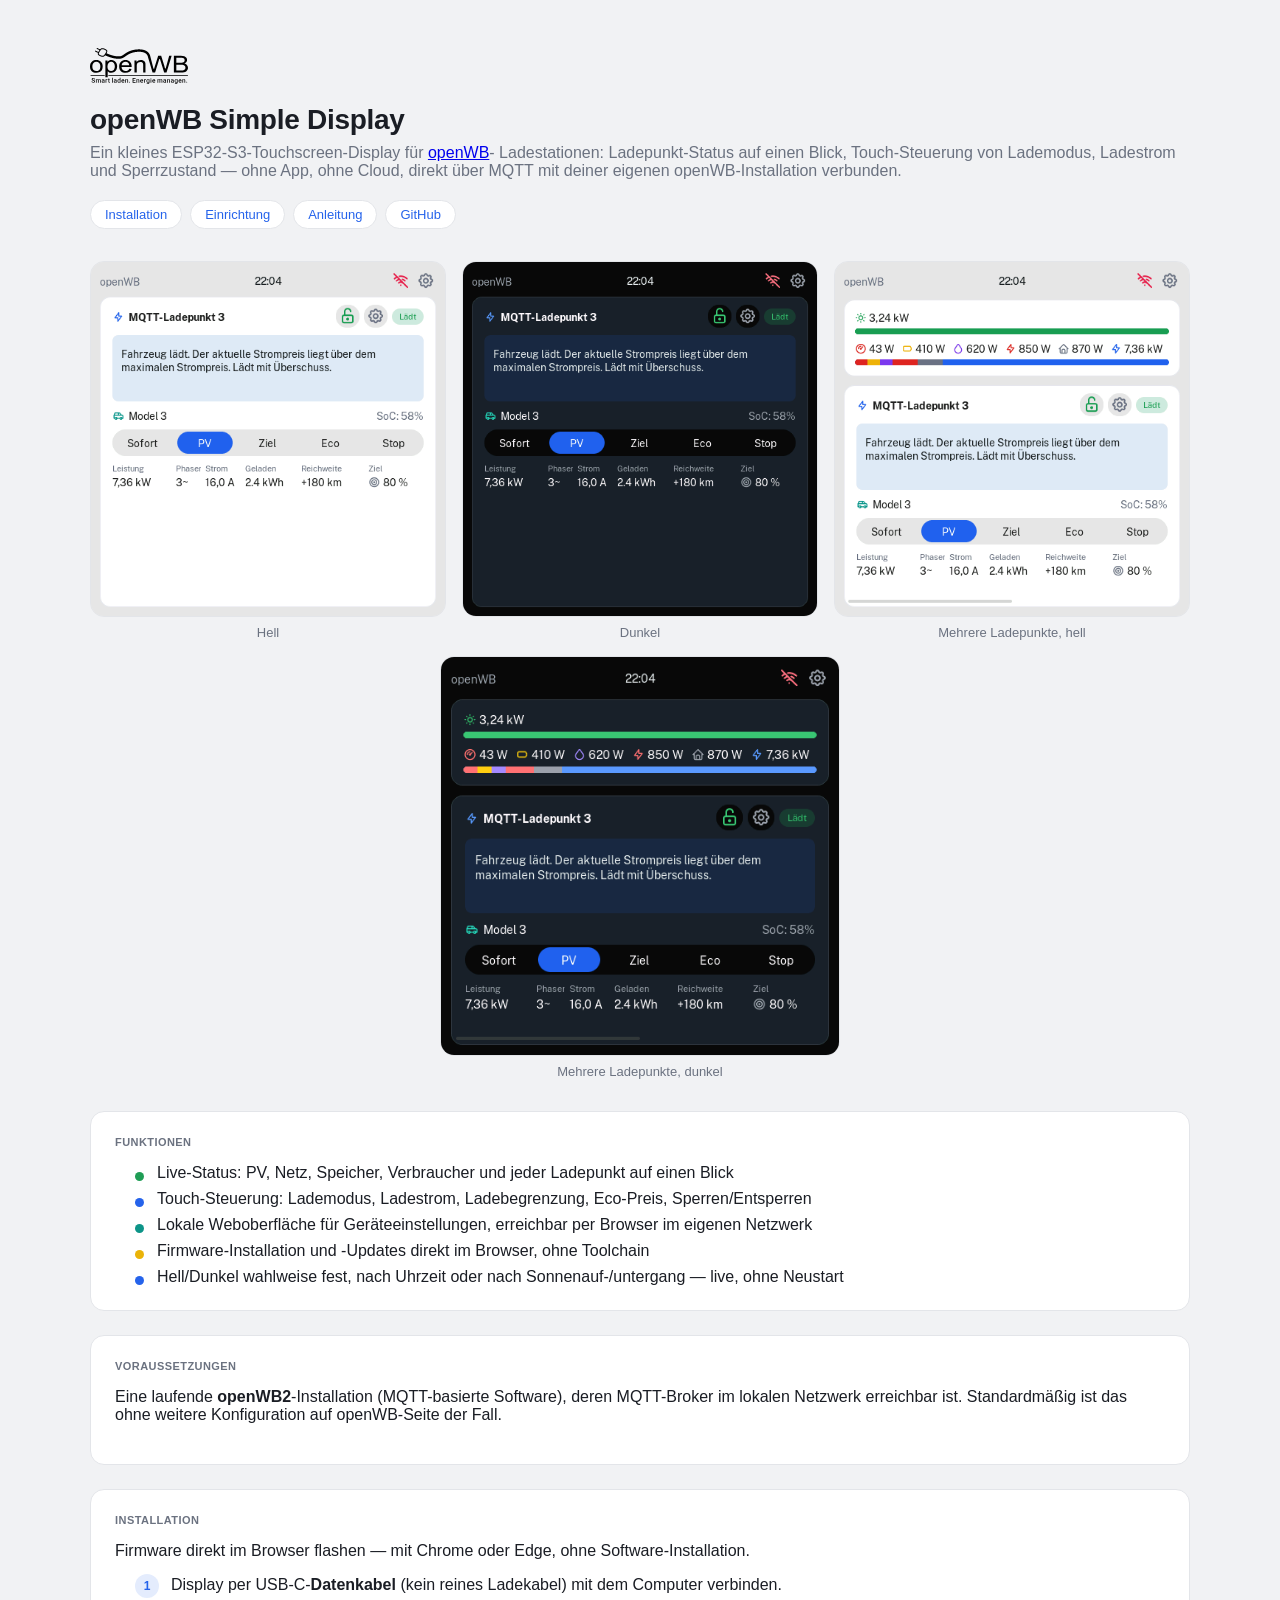
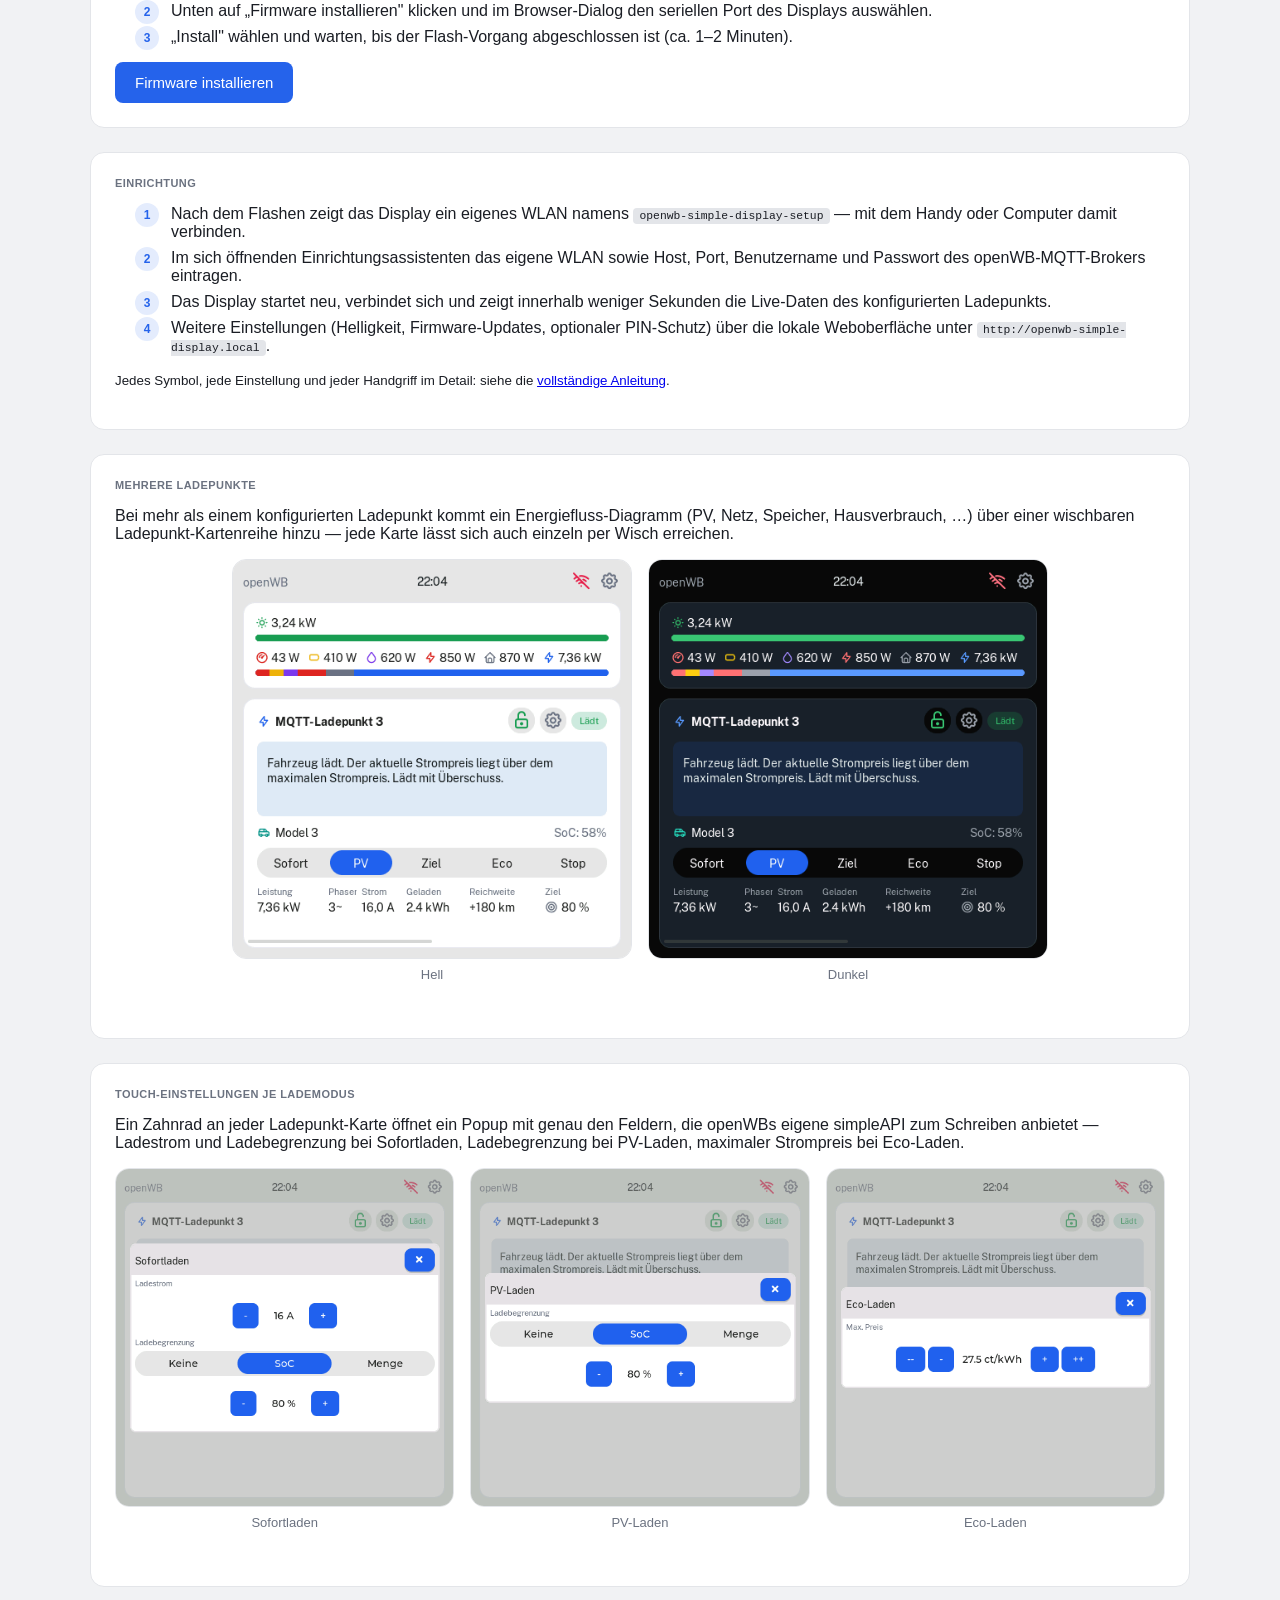
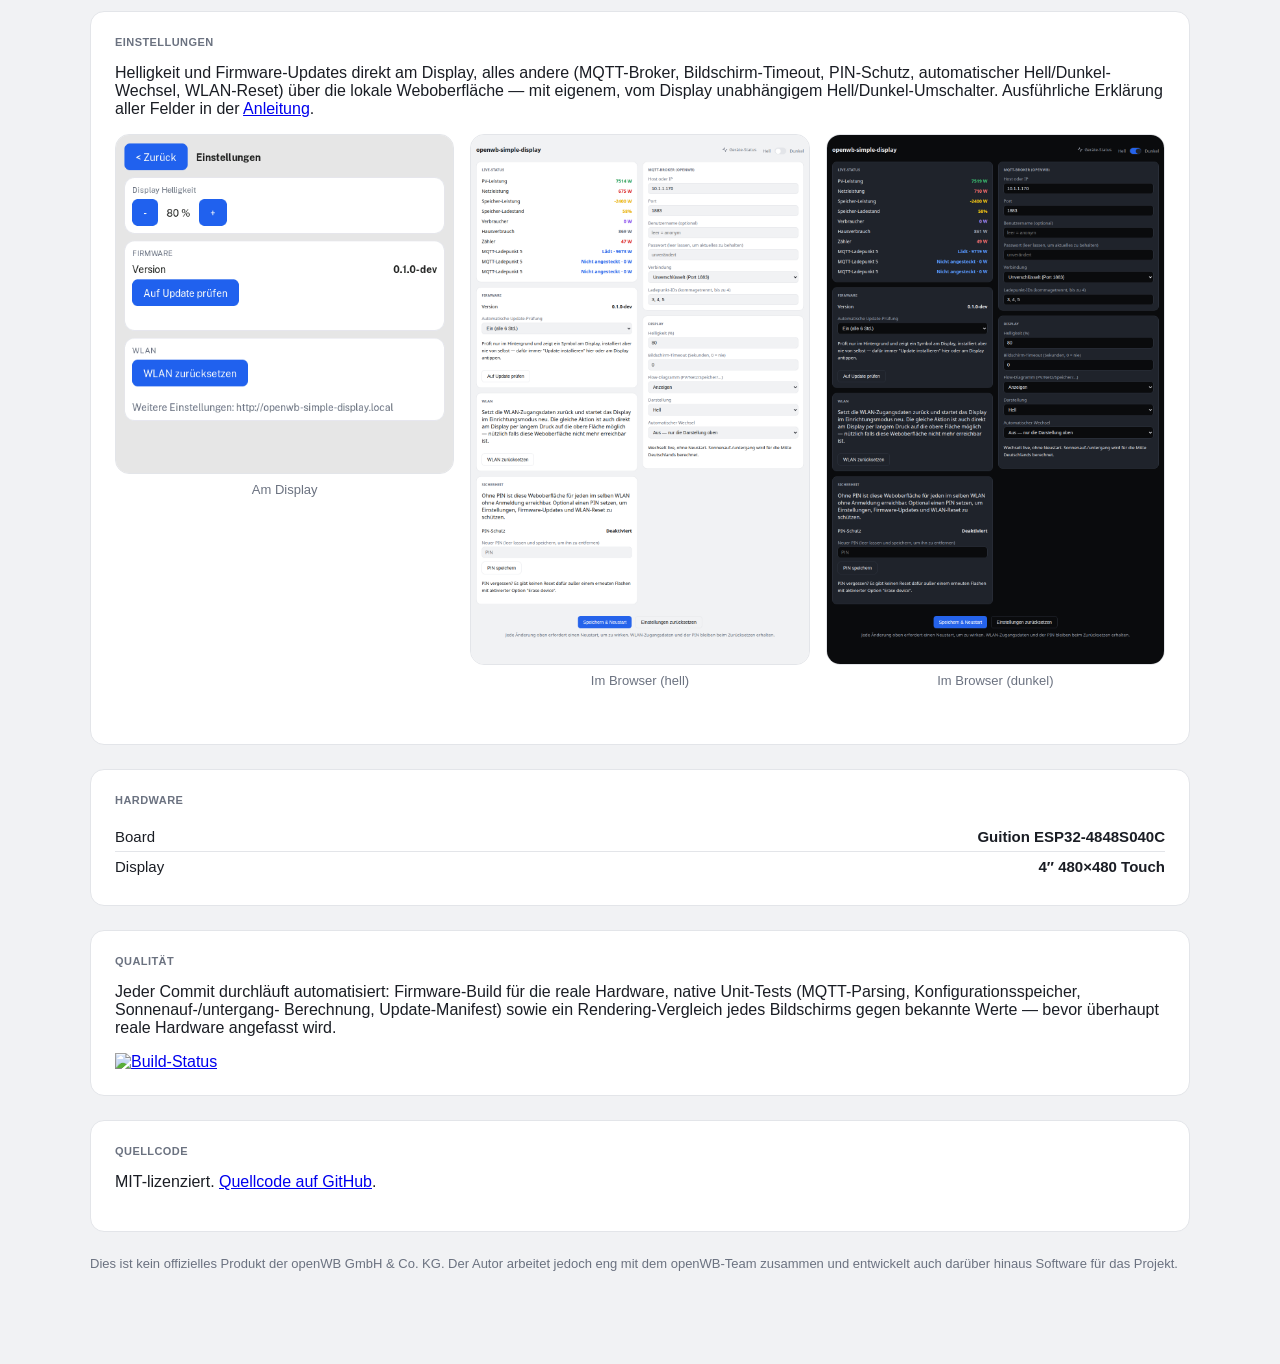
==== docs/index.html @ c04a9dc8 "Show the flow-diagram screenshots in the main hero gallery too" ====
<!doctype html>
<html lang="de">
<head>
<meta charset="utf-8" />
<meta name="viewport" content="width=device-width, initial-scale=1" />
<title>openWB Simple Display</title>
<meta name="description" content="Ein kleines ESP32-Touchscreen-Display für openWB-Ladestationen." />
<link rel="stylesheet" href="assets/style.css" />
</head>
<body>
<main>
  <picture>
    <source srcset="assets/openwb-logo-dark.svg" media="(prefers-color-scheme: dark)" />
    <img class="brand-logo" src="assets/openwb-logo-light.svg" alt="openWB" width="160" height="59" />
  </picture>
  <h1>openWB Simple Display</h1>
  <p class="subtitle">
    Ein kleines ESP32-S3-Touchscreen-Display für <a href="https://openwb.de/">openWB</a>-
    Ladestationen: Ladepunkt-Status auf einen Blick, Touch-Steuerung von Lademodus,
    Ladestrom und Sperrzustand — ohne App, ohne Cloud, direkt über MQTT mit deiner
    eigenen openWB-Installation verbunden.
  </p>

  <nav class="quicklinks">
    <a href="#installation">Installation</a>
    <a href="#einrichtung">Einrichtung</a>
    <a href="anleitung/">Anleitung</a>
    <a href="https://github.com/seaspotter/openwb-display" target="_blank" rel="noopener">GitHub</a>
  </nav>

  <div class="screenshots">
    <figure>
      <img src="assets/screenshot-light.png" alt="Display im hellen Design" width="480" height="480" />
      <figcaption>Hell</figcaption>
    </figure>
    <figure>
      <img src="assets/screenshot-dark.png" alt="Display im dunklen Design" width="480" height="480" />
      <figcaption>Dunkel</figcaption>
    </figure>
    <figure>
      <img src="assets/screenshot-multi-light.png" alt="Energiefluss-Diagramm über mehreren Ladepunkten, hell" width="480" height="480" />
      <figcaption>Mehrere Ladepunkte, hell</figcaption>
    </figure>
    <figure>
      <img src="assets/screenshot-multi-dark.png" alt="Energiefluss-Diagramm über mehreren Ladepunkten, dunkel" width="480" height="480" />
      <figcaption>Mehrere Ladepunkte, dunkel</figcaption>
    </figure>
  </div>

  <section class="panel">
    <h2>Funktionen</h2>
    <ul class="feature-list">
      <li>Live-Status: PV, Netz, Speicher, Verbraucher und jeder Ladepunkt auf einen Blick</li>
      <li>Touch-Steuerung: Lademodus, Ladestrom, Ladebegrenzung, Eco-Preis, Sperren/Entsperren</li>
      <li>Lokale Weboberfläche für Geräteeinstellungen, erreichbar per Browser im eigenen Netzwerk</li>
      <li>Firmware-Installation und -Updates direkt im Browser, ohne Toolchain</li>
      <li>Hell/Dunkel wahlweise fest, nach Uhrzeit oder nach Sonnenauf-/untergang — live, ohne Neustart</li>
    </ul>
  </section>

  <section class="panel">
    <h2>Voraussetzungen</h2>
    <p>Eine laufende <strong>openWB2</strong>-Installation (MQTT-basierte Software), deren
      MQTT-Broker im lokalen Netzwerk erreichbar ist. Standardmäßig ist das ohne weitere
      Konfiguration auf openWB-Seite der Fall.</p>
  </section>

  <section class="panel" id="installation">
    <h2>Installation</h2>
    <p>Firmware direkt im Browser flashen — mit Chrome oder Edge, ohne Software-Installation.</p>
    <ol class="steps">
      <li>Display per USB-C-<strong>Datenkabel</strong> (kein reines Ladekabel) mit dem
        Computer verbinden.</li>
      <li>Unten auf „Firmware installieren" klicken und im Browser-Dialog den seriellen
        Port des Displays auswählen.</li>
      <li>„Install" wählen und warten, bis der Flash-Vorgang abgeschlossen ist
        (ca. 1–2 Minuten).</li>
    </ol>
    <a class="button" href="install/">Firmware installieren</a>
  </section>

  <section class="panel" id="einrichtung">
    <h2>Einrichtung</h2>
    <ol class="steps">
      <li>Nach dem Flashen zeigt das Display ein eigenes WLAN namens
        <code>openwb-simple-display-setup</code> — mit dem Handy oder Computer damit
        verbinden.</li>
      <li>Im sich öffnenden Einrichtungsassistenten das eigene WLAN sowie Host, Port,
        Benutzername und Passwort des openWB-MQTT-Brokers eintragen.</li>
      <li>Das Display startet neu, verbindet sich und zeigt innerhalb weniger Sekunden
        die Live-Daten des konfigurierten Ladepunkts.</li>
      <li>Weitere Einstellungen (Helligkeit, Firmware-Updates, optionaler PIN-Schutz)
        über die lokale Weboberfläche unter <code>http://openwb-simple-display.local</code>.</li>
    </ol>
    <p><small>Jedes Symbol, jede Einstellung und jeder Handgriff im Detail: siehe die
      <a href="anleitung/">vollständige Anleitung</a>.</small></p>
  </section>

  <section class="panel">
    <h2>Mehrere Ladepunkte</h2>
    <p>Bei mehr als einem konfigurierten Ladepunkt kommt ein Energiefluss-Diagramm
      (PV, Netz, Speicher, Hausverbrauch, …) über einer wischbaren Ladepunkt-Kartenreihe
      hinzu — jede Karte lässt sich auch einzeln per Wisch erreichen.</p>
    <div class="screenshots">
      <figure>
        <img src="assets/screenshot-multi-light.png" alt="Energiefluss-Diagramm über mehreren Ladepunkten, hell" width="480" height="480" />
        <figcaption>Hell</figcaption>
      </figure>
      <figure>
        <img src="assets/screenshot-multi-dark.png" alt="Energiefluss-Diagramm über mehreren Ladepunkten, dunkel" width="480" height="480" />
        <figcaption>Dunkel</figcaption>
      </figure>
    </div>
  </section>

  <section class="panel">
    <h2>Touch-Einstellungen je Lademodus</h2>
    <p>Ein Zahnrad an jeder Ladepunkt-Karte öffnet ein Popup mit genau den Feldern, die
      openWBs eigene simpleAPI zum Schreiben anbietet — Ladestrom und Ladebegrenzung bei
      Sofortladen, Ladebegrenzung bei PV-Laden, maximaler Strompreis bei Eco-Laden.</p>
    <div class="screenshots">
      <figure>
        <img src="assets/screenshot-popup-instant.png" alt="Einstellungen-Popup für Sofortladen" width="480" height="480" />
        <figcaption>Sofortladen</figcaption>
      </figure>
      <figure>
        <img src="assets/screenshot-popup-pv.png" alt="Einstellungen-Popup für PV-Laden" width="480" height="480" />
        <figcaption>PV-Laden</figcaption>
      </figure>
      <figure>
        <img src="assets/screenshot-popup-eco.png" alt="Einstellungen-Popup für Eco-Laden" width="480" height="480" />
        <figcaption>Eco-Laden</figcaption>
      </figure>
    </div>
  </section>

  <section class="panel">
    <h2>Einstellungen</h2>
    <p>Helligkeit und Firmware-Updates direkt am Display, alles andere (MQTT-Broker,
      Bildschirm-Timeout, PIN-Schutz, automatischer Hell/Dunkel-Wechsel, WLAN-Reset) über
      die lokale Weboberfläche — mit eigenem, vom Display unabhängigem Hell/Dunkel-Umschalter.
      Ausführliche Erklärung aller Felder in der <a href="anleitung/">Anleitung</a>.</p>
    <div class="screenshots">
      <figure>
        <img src="assets/screenshot-display-settings.png" alt="Einstellungen direkt am Display" width="480" height="480" />
        <figcaption>Am Display</figcaption>
      </figure>
      <figure>
        <img src="assets/screenshot-web-ui.png" alt="Einstellungen in der Weboberfläche im Browser, hell" width="1040" height="1630" />
        <figcaption>Im Browser (hell)</figcaption>
      </figure>
      <figure>
        <img src="assets/screenshot-web-ui-dark.png" alt="Einstellungen in der Weboberfläche im Browser, dunkel" width="1040" height="1630" />
        <figcaption>Im Browser (dunkel)</figcaption>
      </figure>
    </div>
  </section>

  <section class="panel">
    <h2>Hardware</h2>
    <div class="status-row"><span>Board</span><span class="value">Guition ESP32-4848S040C</span></div>
    <div class="status-row"><span>Display</span><span class="value">4&Prime; 480&times;480 Touch</span></div>
  </section>

  <section class="panel">
    <h2>Qualität</h2>
    <p>Jeder Commit durchläuft automatisiert: Firmware-Build für die reale Hardware,
      native Unit-Tests (MQTT-Parsing, Konfigurationsspeicher, Sonnenauf-/untergang-
      Berechnung, Update-Manifest) sowie ein Rendering-Vergleich jedes Bildschirms gegen
      bekannte Werte — bevor überhaupt reale Hardware angefasst wird.</p>
    <a href="https://github.com/seaspotter/openwb-display/actions/workflows/build.yml"
      target="_blank" rel="noopener">
      <img src="https://github.com/seaspotter/openwb-display/actions/workflows/build.yml/badge.svg"
        alt="Build-Status" />
    </a>
  </section>

  <section class="panel">
    <h2>Quellcode</h2>
    <p>MIT-lizenziert. <a href="https://github.com/seaspotter/openwb-display">Quellcode auf GitHub</a>.</p>
  </section>

  <p class="disclaimer">
    Dies ist kein offizielles Produkt der openWB GmbH &amp; Co. KG. Der Autor arbeitet
    jedoch eng mit dem openWB-Team zusammen und entwickelt auch darüber hinaus Software
    für das Projekt.
  </p>
</main>
<div class="lightbox" id="lightbox">
  <img id="lightbox-img" src="" alt="" />
</div>
<script>
  const lightbox = document.getElementById("lightbox");
  const lightboxImg = document.getElementById("lightbox-img");
  document.querySelectorAll(".screenshots img").forEach((img) => {
    img.addEventListener("click", () => {
      lightboxImg.src = img.src;
      lightboxImg.alt = img.alt;
      lightbox.classList.add("open");
    });
  });
  lightbox.addEventListener("click", () => lightbox.classList.remove("open"));
  document.addEventListener("keydown", (e) => {
    if (e.key === "Escape") lightbox.classList.remove("open");
  });
</script>
</body>
</html>
---- docs/assets/style.css ----
/* Design tokens kept in sync with src/web/www/style.css / theme_colors.h (the quartz theme). */
:root {
    --bg: #f1f2f4;
    --panel: #ffffff;
    --border: #e3e5e9;
    --text: #1a1d24;
    --muted: #6b7280;
    --accent: #2563eb;
    --accent-tint: rgba(37, 99, 235, 0.12);
    --pv: #1f9d55;
    --grid: #dc2626;
    --chargepoint: #2563eb;
    --battery: #eab308;
    --car: #0d9488;
    --consumer: #7c3aed;
    --radius: 14px;
}

@media (prefers-color-scheme: dark) {
    :root {
        --bg: #0a0b0d;
        --panel: #1f232b;
        --border: #343a46;
        --text: #e7e9ee;
        --muted: #9aa0ac;
        --accent-tint: rgba(91, 155, 255, 0.16);
        --pv: #3ec776;
        --grid: #f87171;
        --chargepoint: #5b9bff;
        --battery: #facc15;
        --car: #2dd4bf;
        --consumer: #a78bfa;
    }
}

* { box-sizing: border-box; }

body {
    margin: 0;
    padding: 48px 16px 80px;
    background: var(--bg);
    color: var(--text);
    font-family: -apple-system, BlinkMacSystemFont, "Segoe UI", Roboto, "Helvetica Neue",
        "Noto Sans", Arial, sans-serif;
}

main {
    max-width: 1100px;
    margin: 0 auto;
}

.brand-logo {
    display: block;
    height: 36px;
    width: auto;
    margin: 0 0 20px;
}

h1 {
    font-size: 1.75rem;
    letter-spacing: -0.01em;
    margin: 0 0 8px;
}

p.subtitle {
    color: var(--muted);
    margin: 0 0 20px;
}

.quicklinks {
    display: flex;
    flex-wrap: wrap;
    gap: 8px;
    margin: 0 0 32px;
}

.quicklinks a {
    display: inline-flex;
    align-items: center;
    padding: 6px 14px;
    border-radius: 999px;
    border: 1px solid var(--border);
    background: var(--panel);
    color: var(--accent);
    text-decoration: none;
    font-size: 0.8125rem;
    font-weight: 500;
}

.quicklinks a:hover {
    border-color: var(--accent);
}

.panel {
    background: var(--panel);
    border: 1px solid var(--border);
    border-radius: var(--radius);
    padding: 24px;
    margin-bottom: 24px;
    scroll-margin-top: 24px;
}

.panel h2 {
    font-size: 0.6875rem;
    text-transform: uppercase;
    letter-spacing: 0.04em;
    color: var(--muted);
    font-weight: 600;
    margin: 0 0 16px;
}

.panel ul, .panel ol {
    margin: 0;
    padding-left: 1.25em;
}

.panel li + li {
    margin-top: 8px;
}

.feature-list {
    list-style: none;
    padding-left: 0;
}

.feature-list li {
    position: relative;
    padding-left: 22px;
}

.feature-list li::before {
    content: "";
    position: absolute;
    left: 0;
    top: 0.5em;
    width: 9px;
    height: 9px;
    border-radius: 50%;
    background: var(--dot);
}

.feature-list li:nth-child(1) { --dot: var(--pv); }
.feature-list li:nth-child(2) { --dot: var(--chargepoint); }
.feature-list li:nth-child(3) { --dot: var(--car); }
.feature-list li:nth-child(4) { --dot: var(--battery); }
.feature-list li:nth-child(5) { --dot: var(--accent); }

.steps {
    list-style: none;
    padding-left: 0;
    counter-reset: step;
}

.steps li {
    position: relative;
    padding-left: 36px;
    counter-increment: step;
}

.steps li::before {
    content: counter(step);
    position: absolute;
    left: 0;
    top: -2px;
    width: 24px;
    height: 24px;
    border-radius: 50%;
    background: var(--accent-tint);
    color: var(--accent);
    font-size: 0.75rem;
    font-weight: 600;
    display: flex;
    align-items: center;
    justify-content: center;
}

.steps + p, .steps + a.button {
    margin-top: 16px;
}

.screenshots {
    display: flex;
    flex-wrap: wrap;
    justify-content: center;
    gap: 16px;
    margin: 0 0 32px;
}

.screenshots figure {
    flex: 1 1 280px;
    max-width: 400px;
    margin: 0;
}

.screenshots img {
    width: 100%;
    height: auto;
    display: block;
    border: 1px solid var(--border);
    border-radius: var(--radius);
    cursor: zoom-in;
}

.screenshots figcaption {
    text-align: center;
    font-size: 0.8125rem;
    color: var(--muted);
    margin-top: 8px;
}

.lightbox {
    display: none;
    position: fixed;
    inset: 0;
    background: rgba(0, 0, 0, 0.8);
    align-items: center;
    justify-content: center;
    padding: 32px;
    cursor: zoom-out;
    z-index: 100;
}

.lightbox.open {
    display: flex;
}

.lightbox img {
    max-width: 100%;
    max-height: 100%;
    border-radius: var(--radius);
}

a.button {
    display: inline-block;
    background: var(--accent);
    color: #fff;
    text-decoration: none;
    padding: 12px 20px;
    border-radius: 8px;
    font-weight: 500;
    font-size: 0.9375rem;
}

.status-row {
    display: flex;
    justify-content: space-between;
    gap: 16px;
    padding: 6px 0;
    font-size: 0.9375rem;
}

.status-row .value {
    font-weight: 600;
    text-align: right;
}

.status-row + .status-row {
    border-top: 1px solid var(--border);
}

.disclaimer {
    font-size: 0.8125rem;
    color: var(--muted);
}

code {
    background: var(--border);
    padding: 2px 6px;
    border-radius: 4px;
    font-size: 0.875em;
}

.back-link {
    display: inline-block;
    color: var(--muted);
    text-decoration: none;
    font-size: 0.875rem;
    margin-bottom: 24px;
}

.back-link:hover {
    color: var(--accent);
}

.legend {
    list-style: none;
    margin: 0;
    padding: 0;
    display: grid;
    gap: 10px;
}

.legend li {
    display: flex;
    align-items: baseline;
    gap: 10px;
}

.legend li + li {
    margin-top: 0;
}

.legend .dot {
    flex: none;
    width: 10px;
    height: 10px;
    border-radius: 50%;
    background: var(--dot, var(--accent));
    transform: translateY(-1px);
}

.legend strong {
    font-weight: 600;
}

.toc {
    display: flex;
    flex-wrap: wrap;
    gap: 6px 16px;
    margin: 0 0 32px;
    padding: 0;
    list-style: none;
}

.toc a {
    color: var(--muted);
    text-decoration: none;
    font-size: 0.8125rem;
}

.toc a:hover {
    color: var(--accent);
}

h3 {
    font-size: 0.95rem;
    margin: 24px 0 8px;
}

.panel h3:first-child {
    margin-top: 0;
}

.note {
    background: var(--accent-tint);
    border-radius: 8px;
    padding: 12px 14px;
    font-size: 0.875rem;
    margin: 12px 0 0;
}
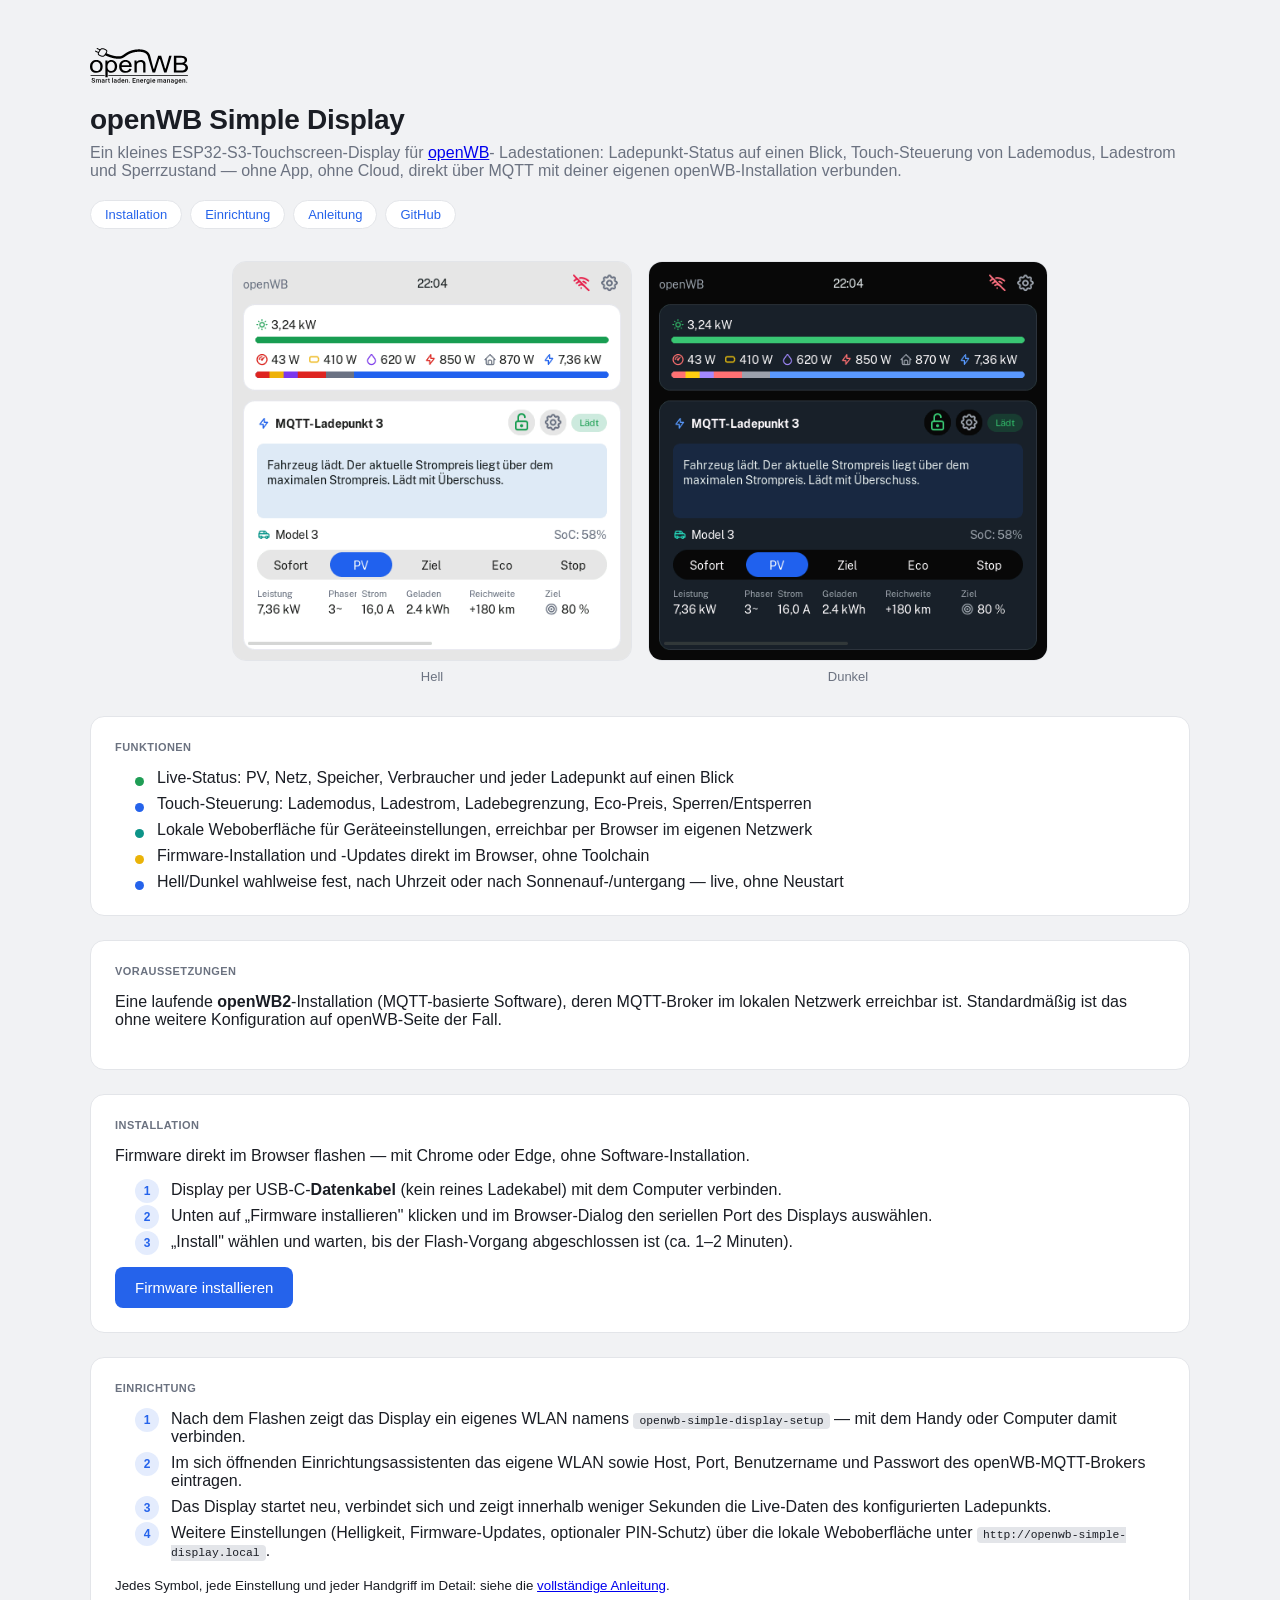
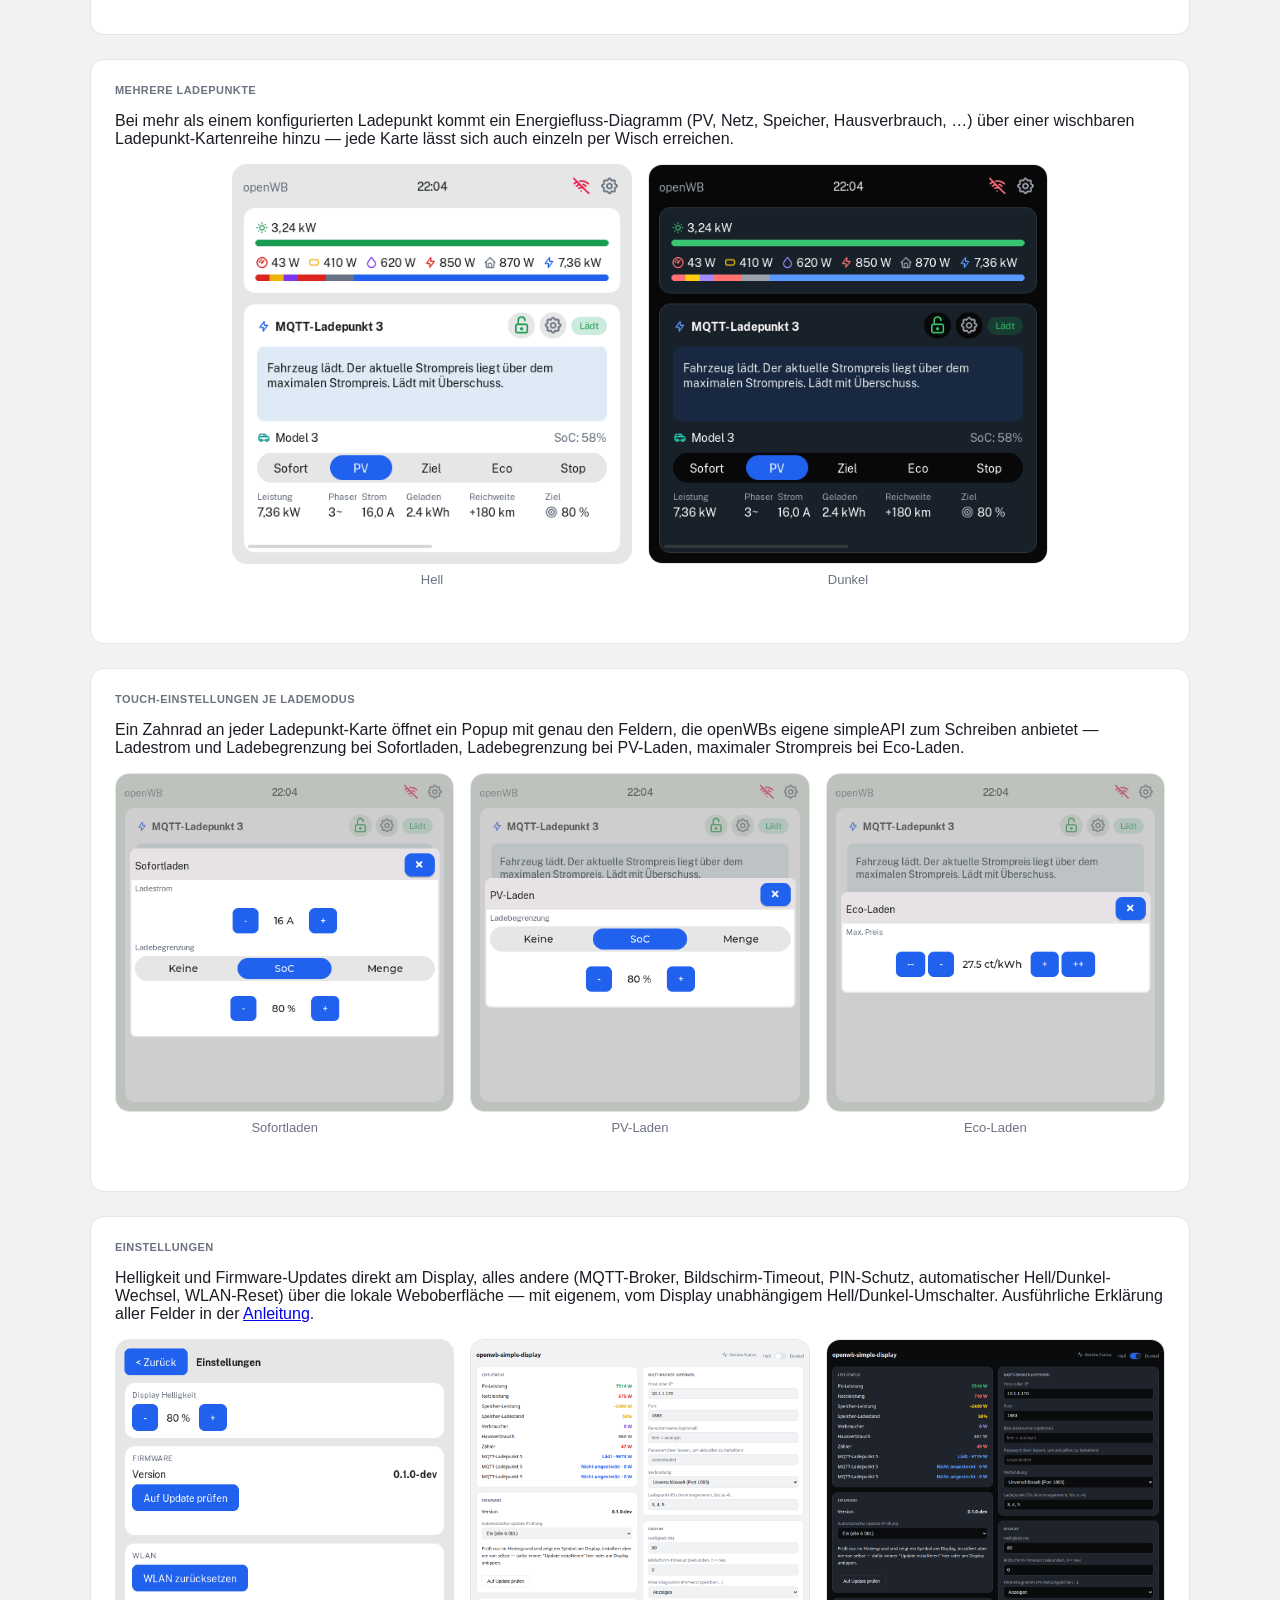
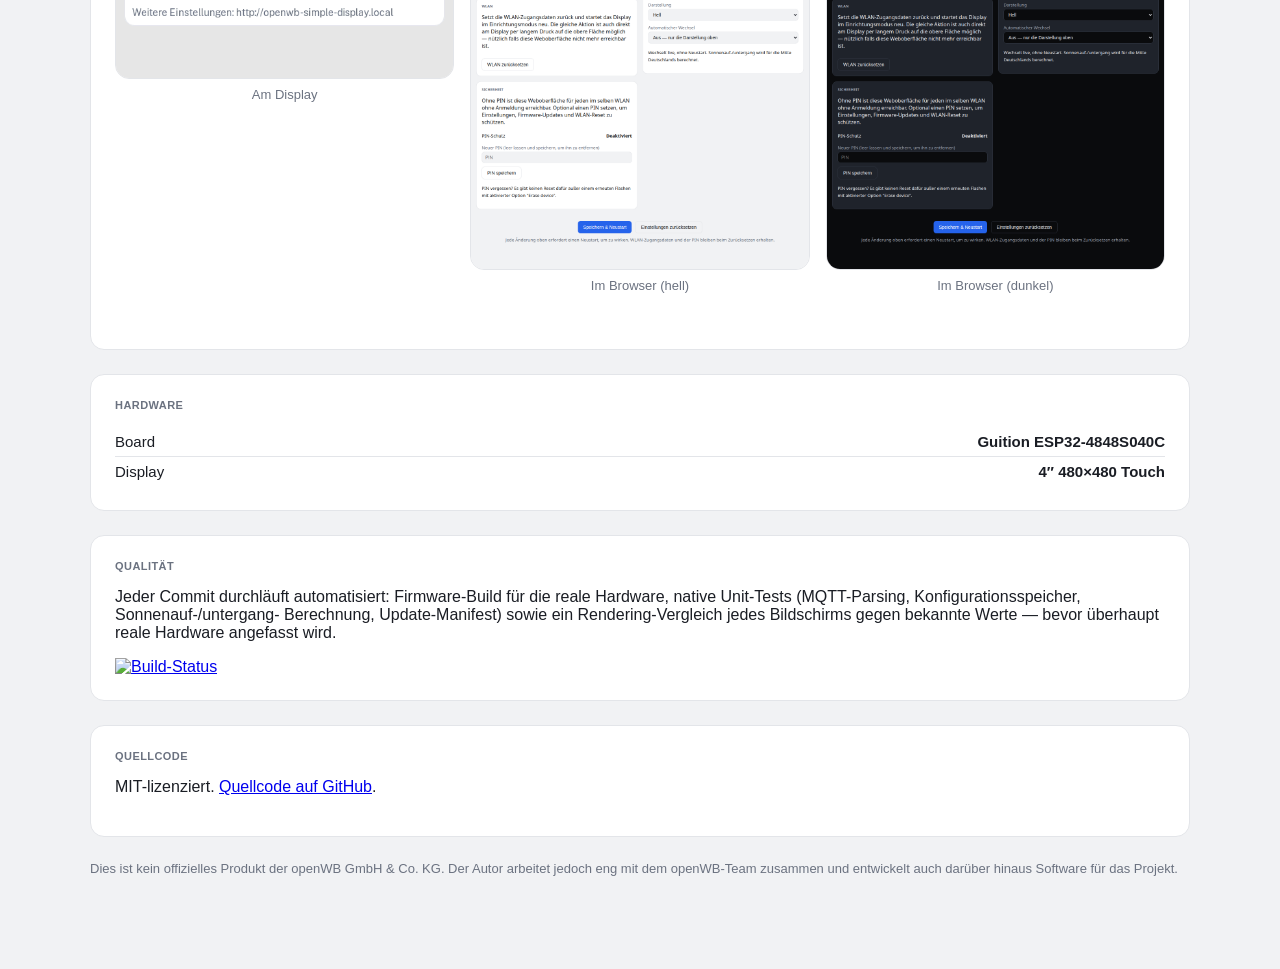
==== commit 40f33895: "Keep only the flow-diagram screenshots in the hero gallery" ====
--- a/docs/index.html
+++ b/docs/index.html
@@ -30,20 +30,12 @@
 
   <div class="screenshots">
     <figure>
-      <img src="assets/screenshot-light.png" alt="Display im hellen Design" width="480" height="480" />
+      <img src="assets/screenshot-multi-light.png" alt="Energiefluss-Diagramm über mehreren Ladepunkten, hell" width="480" height="480" />
       <figcaption>Hell</figcaption>
     </figure>
     <figure>
-      <img src="assets/screenshot-dark.png" alt="Display im dunklen Design" width="480" height="480" />
+      <img src="assets/screenshot-multi-dark.png" alt="Energiefluss-Diagramm über mehreren Ladepunkten, dunkel" width="480" height="480" />
       <figcaption>Dunkel</figcaption>
-    </figure>
-    <figure>
-      <img src="assets/screenshot-multi-light.png" alt="Energiefluss-Diagramm über mehreren Ladepunkten, hell" width="480" height="480" />
-      <figcaption>Mehrere Ladepunkte, hell</figcaption>
-    </figure>
-    <figure>
-      <img src="assets/screenshot-multi-dark.png" alt="Energiefluss-Diagramm über mehreren Ladepunkten, dunkel" width="480" height="480" />
-      <figcaption>Mehrere Ladepunkte, dunkel</figcaption>
     </figure>
   </div>
 
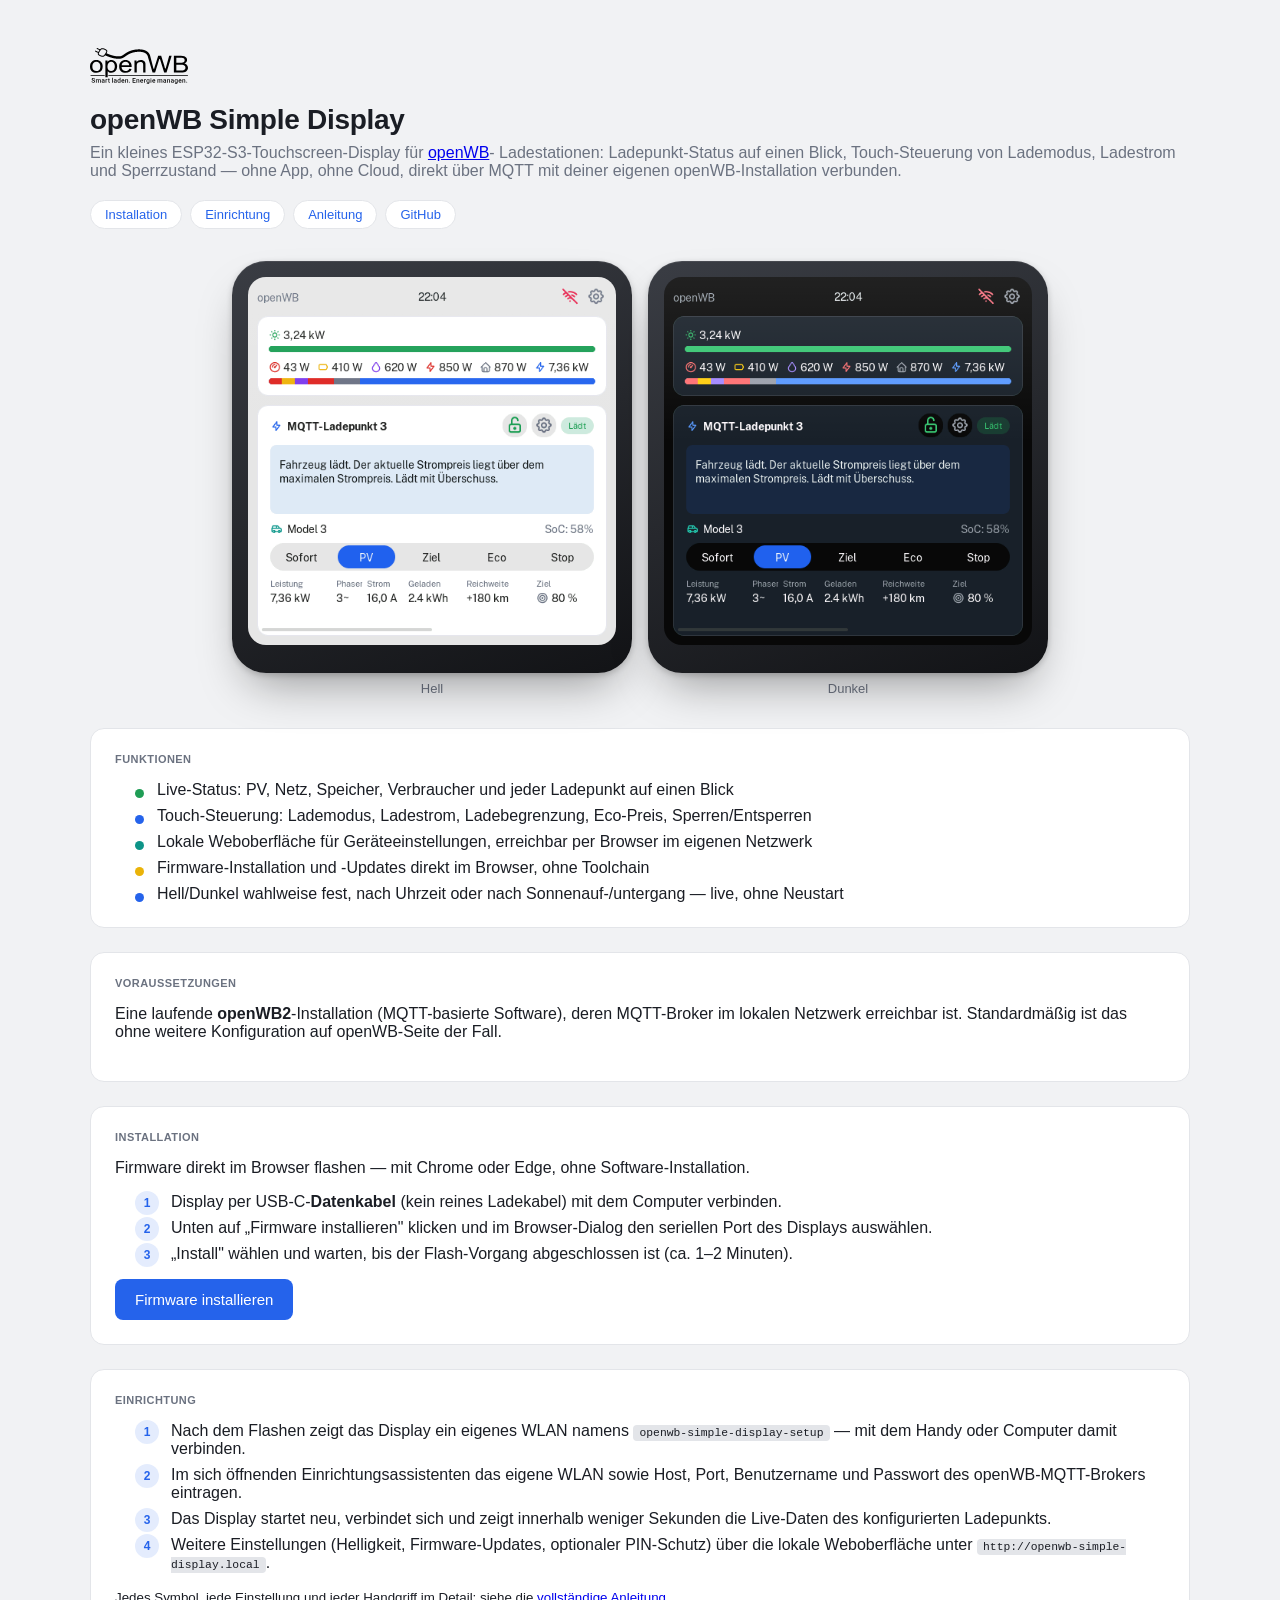
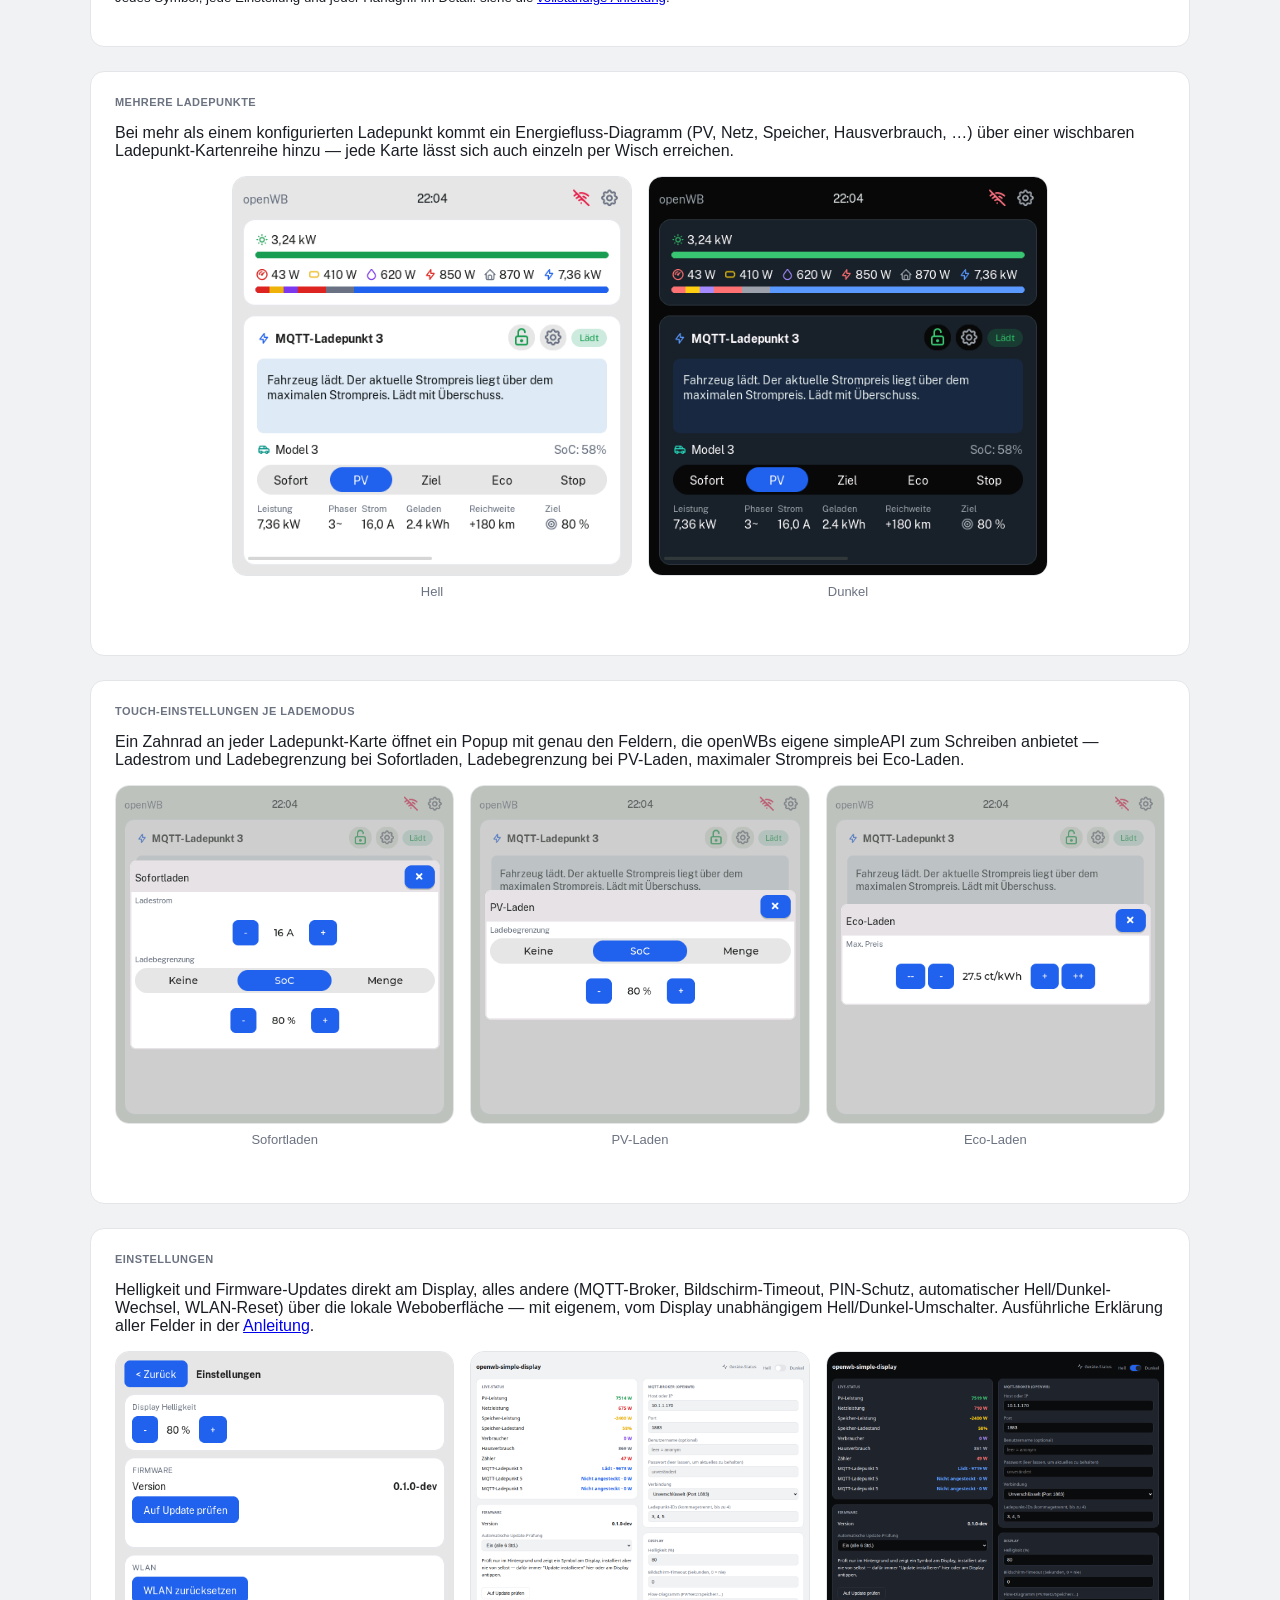
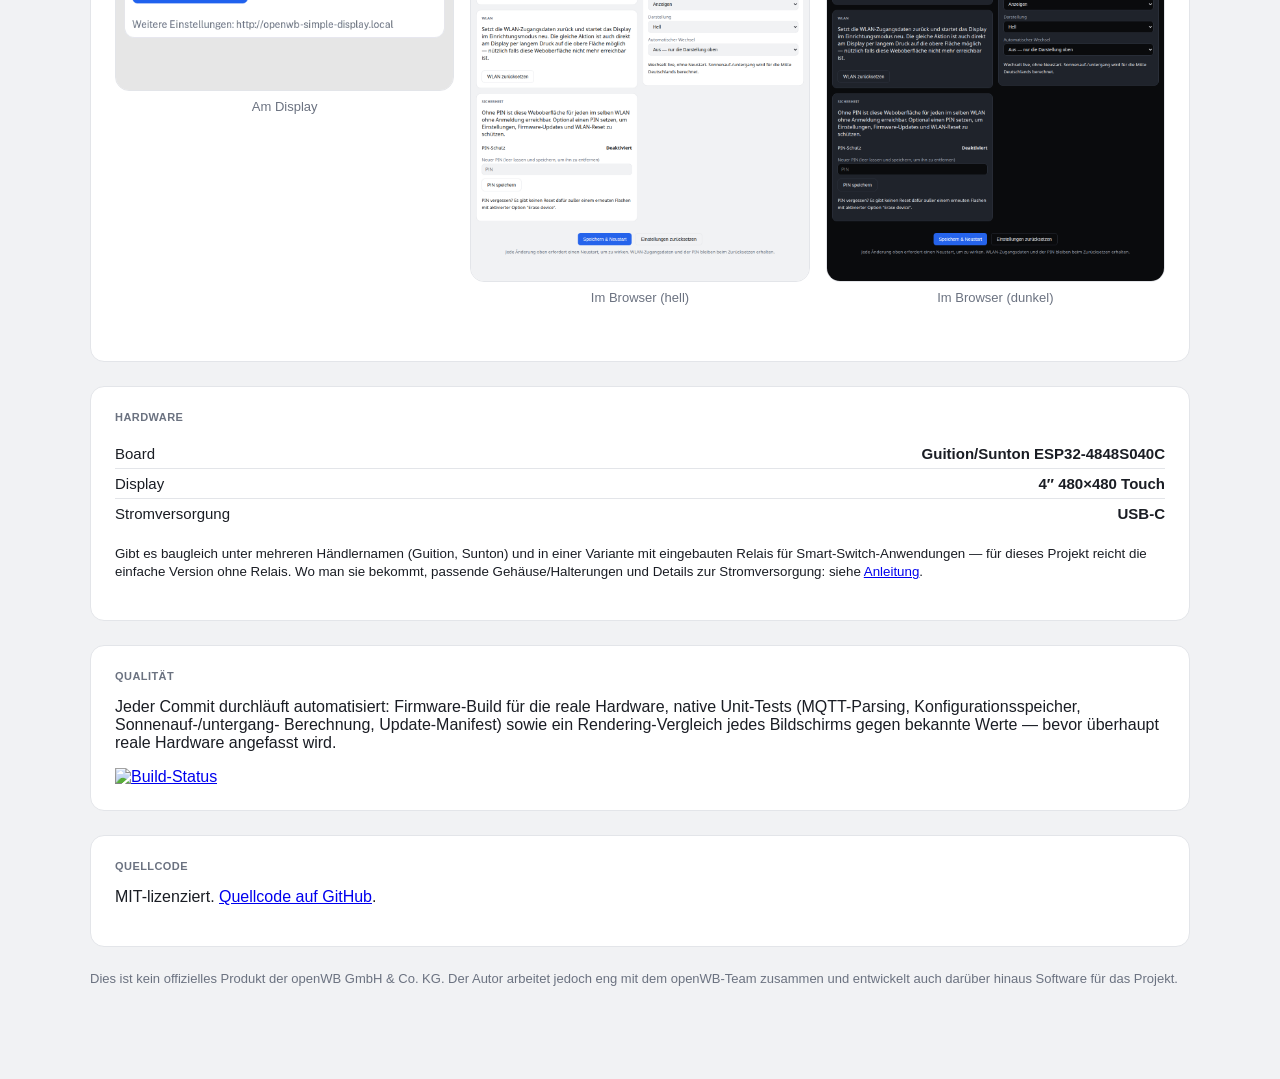
==== commit 16c4cea1: "Add device-frame mockup, hardware-sourcing and case/power info The hero screenshots are now wrapped " ====
--- a/docs/index.html
+++ b/docs/index.html
@@ -25,16 +25,20 @@
     <a href="#installation">Installation</a>
     <a href="#einrichtung">Einrichtung</a>
     <a href="anleitung/">Anleitung</a>
-    <a href="https://github.com/seaspotter/openwb-display" target="_blank" rel="noopener">GitHub</a>
+    <a href="https://github.com/seaspotter/openwb-simple-display" target="_blank" rel="noopener">GitHub</a>
   </nav>
 
   <div class="screenshots">
     <figure>
-      <img src="assets/screenshot-multi-light.png" alt="Energiefluss-Diagramm über mehreren Ladepunkten, hell" width="480" height="480" />
+      <div class="device-frame">
+        <img src="assets/screenshot-multi-light.png" alt="Energiefluss-Diagramm über mehreren Ladepunkten, hell" width="480" height="480" />
+      </div>
       <figcaption>Hell</figcaption>
     </figure>
     <figure>
-      <img src="assets/screenshot-multi-dark.png" alt="Energiefluss-Diagramm über mehreren Ladepunkten, dunkel" width="480" height="480" />
+      <div class="device-frame">
+        <img src="assets/screenshot-multi-dark.png" alt="Energiefluss-Diagramm über mehreren Ladepunkten, dunkel" width="480" height="480" />
+      </div>
       <figcaption>Dunkel</figcaption>
     </figure>
   </div>
@@ -150,8 +154,14 @@
 
   <section class="panel">
     <h2>Hardware</h2>
-    <div class="status-row"><span>Board</span><span class="value">Guition ESP32-4848S040C</span></div>
+    <div class="status-row"><span>Board</span><span class="value">Guition/Sunton ESP32-4848S040C</span></div>
     <div class="status-row"><span>Display</span><span class="value">4&Prime; 480&times;480 Touch</span></div>
+    <div class="status-row"><span>Stromversorgung</span><span class="value">USB-C</span></div>
+    <p><small>Gibt es baugleich unter mehreren Händlernamen (Guition, Sunton) und in
+      einer Variante mit eingebauten Relais für Smart-Switch-Anwendungen — für dieses
+      Projekt reicht die einfache Version ohne Relais. Wo man sie bekommt, passende
+      Gehäuse/Halterungen und Details zur Stromversorgung: siehe
+      <a href="anleitung/#hardware">Anleitung</a>.</small></p>
   </section>
 
   <section class="panel">
@@ -160,16 +170,16 @@
       native Unit-Tests (MQTT-Parsing, Konfigurationsspeicher, Sonnenauf-/untergang-
       Berechnung, Update-Manifest) sowie ein Rendering-Vergleich jedes Bildschirms gegen
       bekannte Werte — bevor überhaupt reale Hardware angefasst wird.</p>
-    <a href="https://github.com/seaspotter/openwb-display/actions/workflows/build.yml"
+    <a href="https://github.com/seaspotter/openwb-simple-display/actions/workflows/build.yml"
       target="_blank" rel="noopener">
-      <img src="https://github.com/seaspotter/openwb-display/actions/workflows/build.yml/badge.svg"
+      <img src="https://github.com/seaspotter/openwb-simple-display/actions/workflows/build.yml/badge.svg"
         alt="Build-Status" />
     </a>
   </section>
 
   <section class="panel">
     <h2>Quellcode</h2>
-    <p>MIT-lizenziert. <a href="https://github.com/seaspotter/openwb-display">Quellcode auf GitHub</a>.</p>
+    <p>MIT-lizenziert. <a href="https://github.com/seaspotter/openwb-simple-display">Quellcode auf GitHub</a>.</p>
   </section>
 
   <p class="disclaimer">
--- a/docs/assets/style.css
+++ b/docs/assets/style.css
@@ -208,6 +208,41 @@
     margin-top: 8px;
 }
 
+/* A device-bezel look for the hero screenshots — not a real product photo, just a
+   styled frame so the flat screen captures read as "a physical display" rather than
+   bare rectangles. */
+.device-frame {
+    position: relative;
+    display: block;
+    padding: 16px 16px 28px;
+    background: linear-gradient(160deg, #3a3d44, #121316);
+    border-radius: 34px;
+    box-shadow:
+        0 24px 48px -16px rgba(0, 0, 0, 0.4),
+        0 2px 6px rgba(0, 0, 0, 0.18),
+        inset 0 1px 0 rgba(255, 255, 255, 0.08);
+}
+
+.device-frame img {
+    position: relative;
+    width: 100%;
+    height: auto;
+    display: block;
+    border: none;
+    border-radius: 18px;
+    cursor: zoom-in;
+}
+
+.device-frame::after {
+    content: "";
+    position: absolute;
+    inset: 16px 16px auto;
+    height: 40%;
+    border-radius: 18px 18px 0 0;
+    background: linear-gradient(180deg, rgba(255, 255, 255, 0.10), rgba(255, 255, 255, 0));
+    pointer-events: none;
+}
+
 .lightbox {
     display: none;
     position: fixed;
@@ -309,6 +344,12 @@
     transform: translateY(-1px);
 }
 
+.legend .icon {
+    flex: none;
+    width: 22px;
+    height: 22px;
+}
+
 .legend strong {
     font-weight: 600;
 }
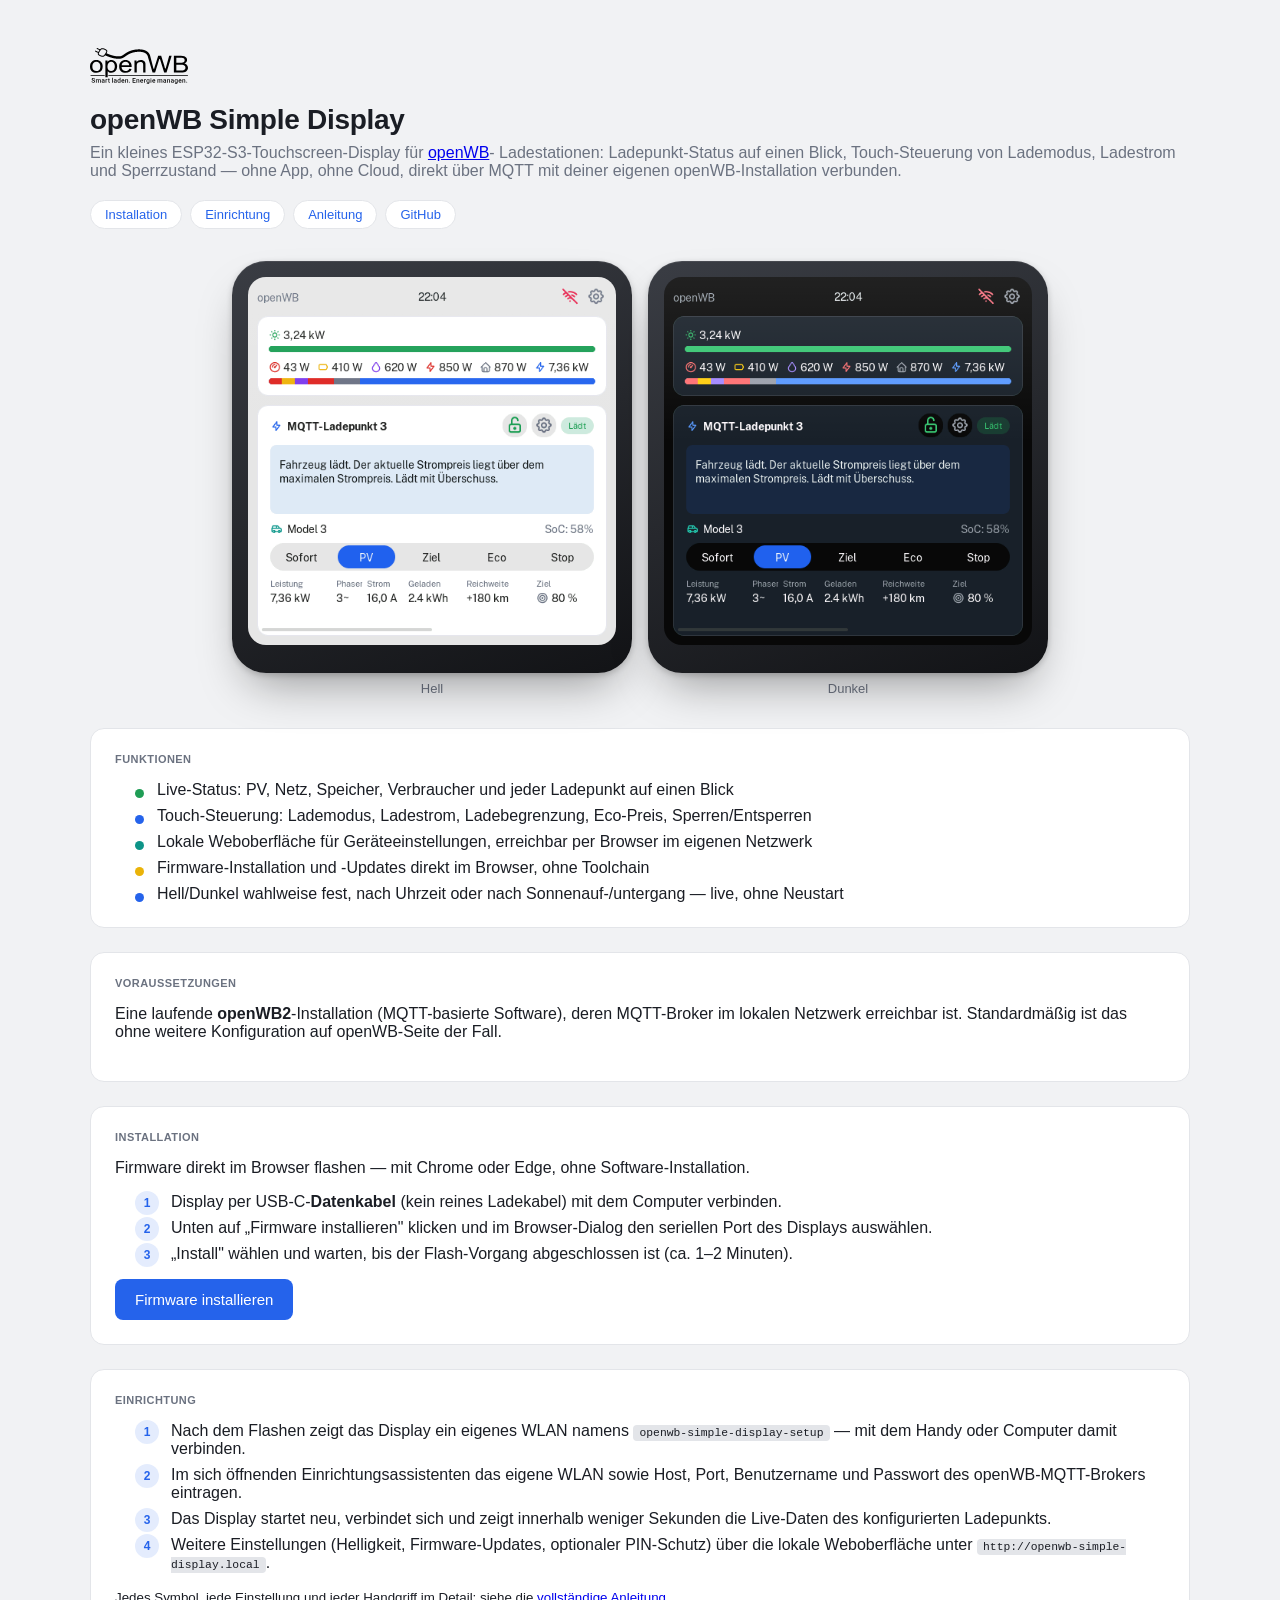
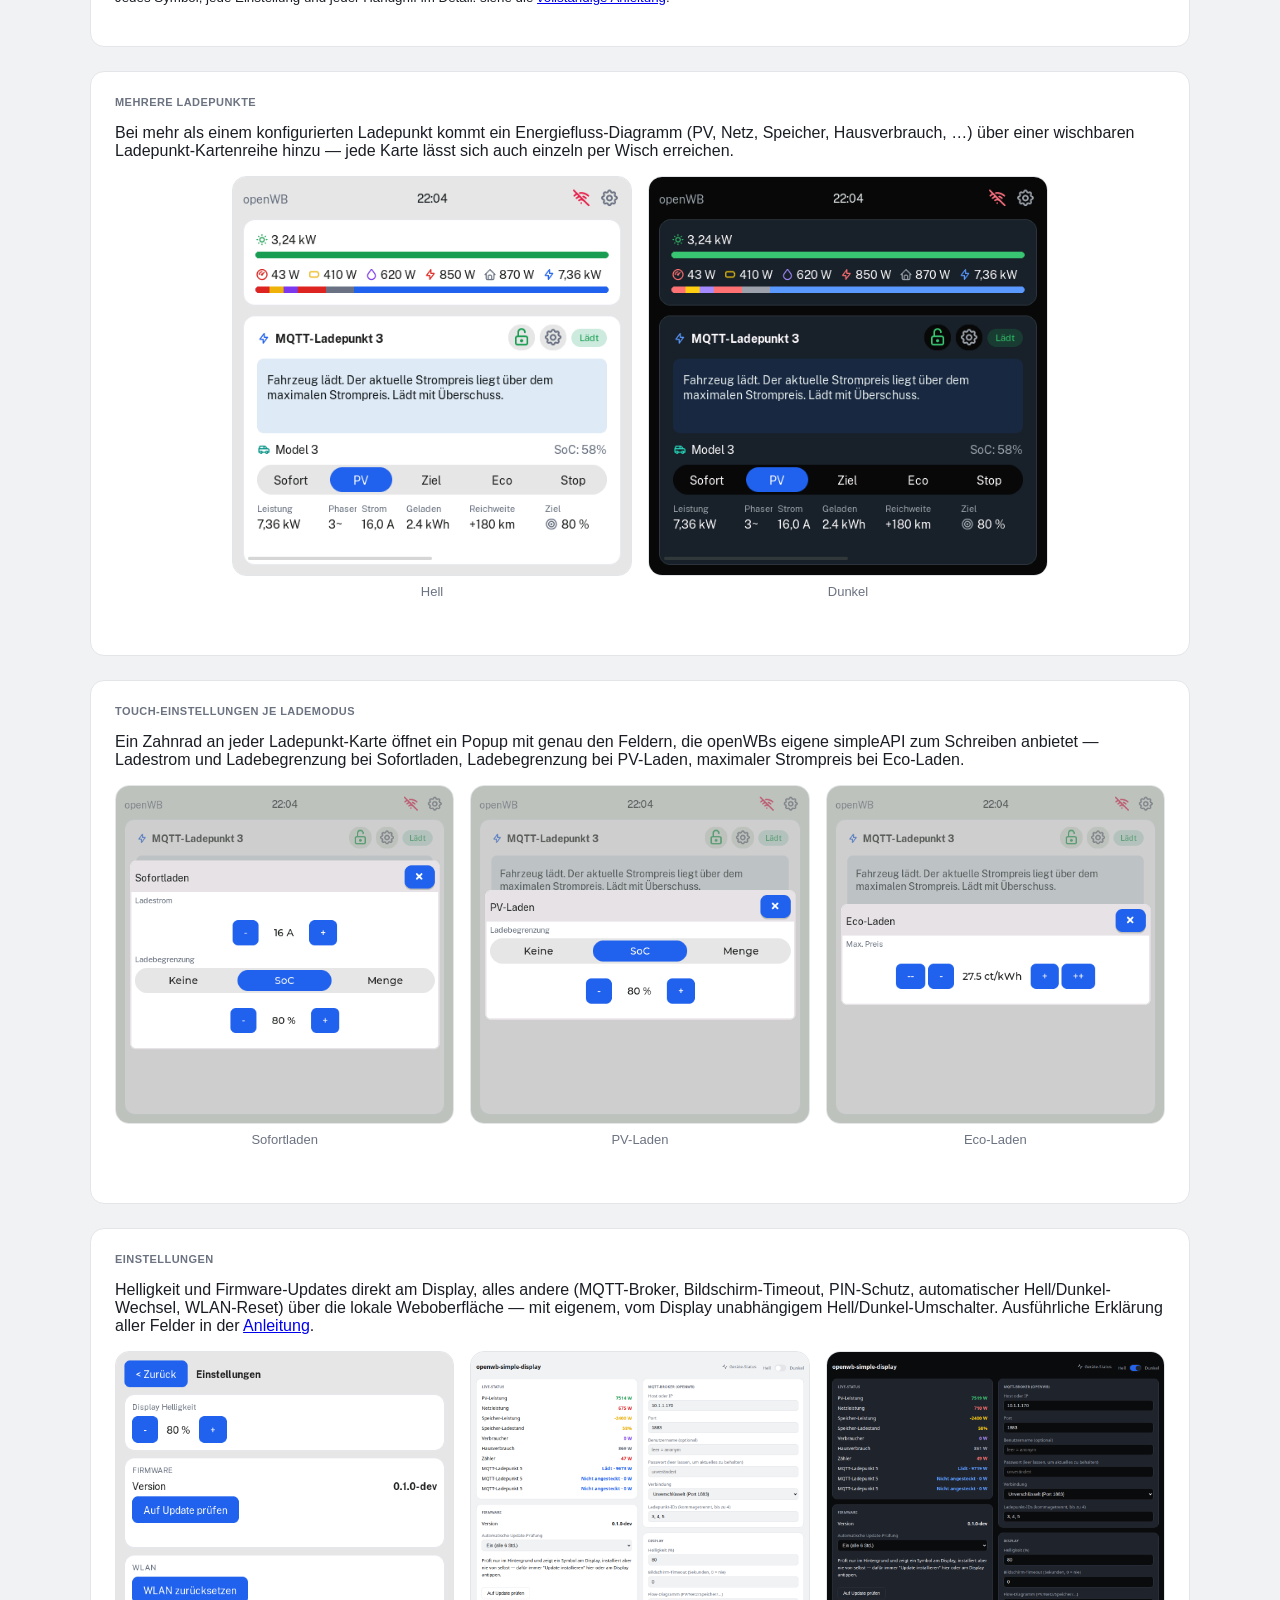
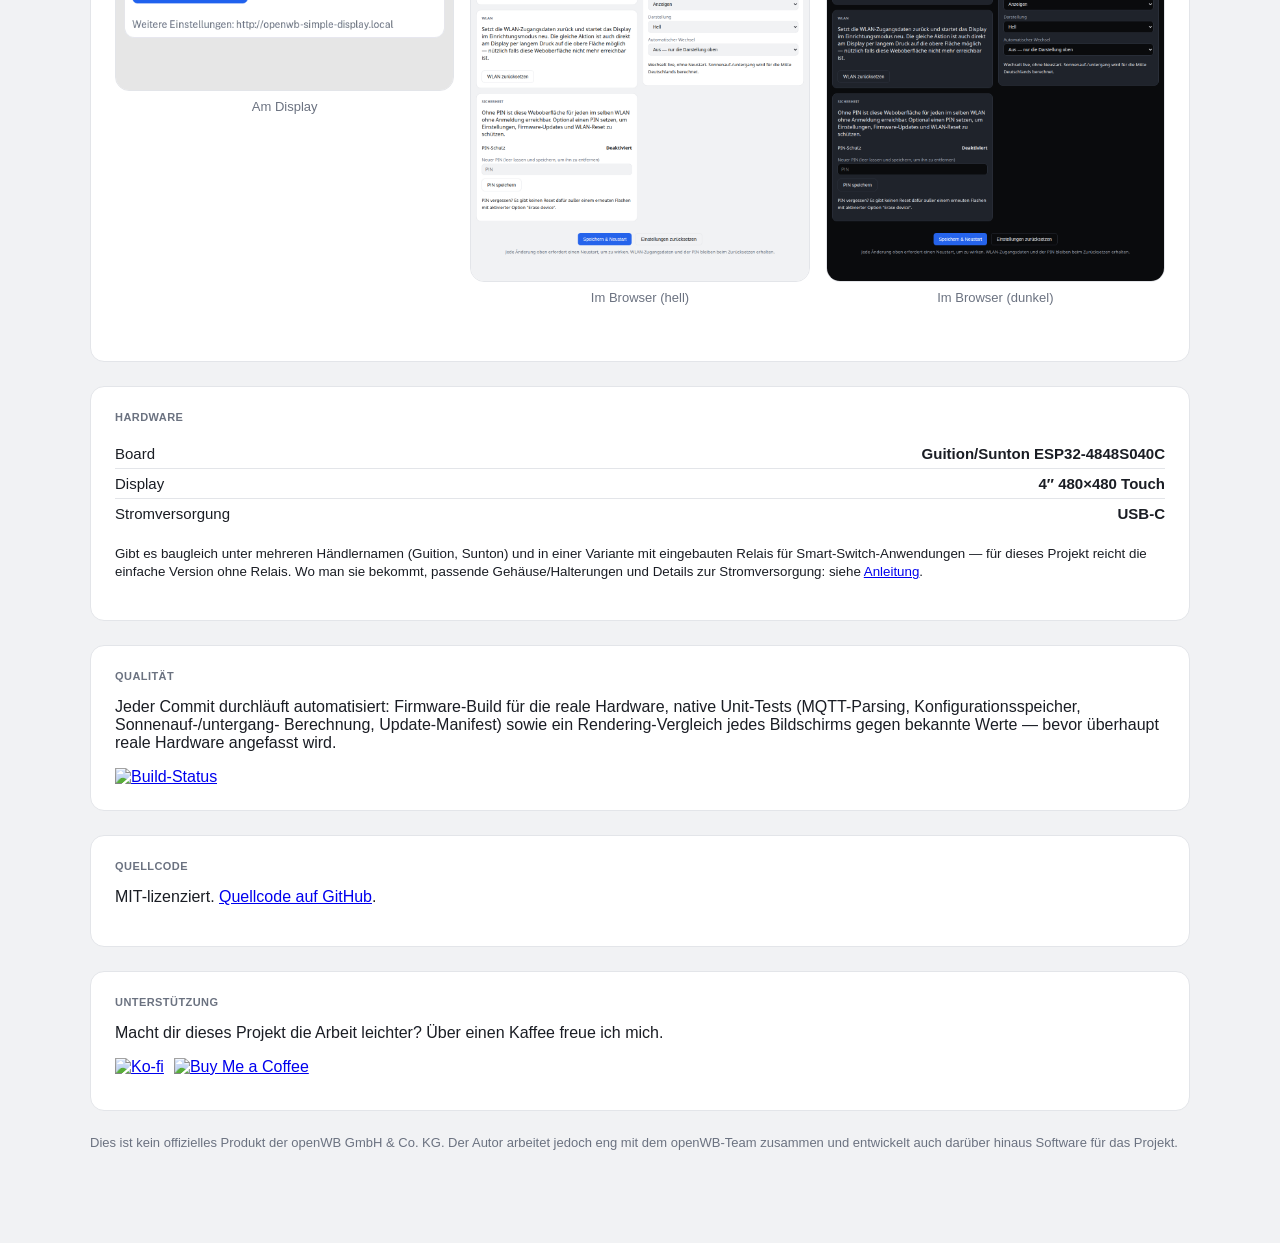
==== commit 7c183f24: "Add funding links (Ko-fi, Buy Me a Coffee) .github/FUNDING.yml drives GitHub's native "Sponsor" butt" ====
--- a/docs/index.html
+++ b/docs/index.html
@@ -180,6 +180,20 @@
   <section class="panel">
     <h2>Quellcode</h2>
     <p>MIT-lizenziert. <a href="https://github.com/seaspotter/openwb-simple-display">Quellcode auf GitHub</a>.</p>
+  </section>
+
+  <section class="panel">
+    <h2>Unterstützung</h2>
+    <p>Macht dir dieses Projekt die Arbeit leichter? Über einen Kaffee freue ich mich.</p>
+    <div class="funding-links">
+      <a href="https://ko-fi.com/seaspotter" target="_blank" rel="noopener">
+        <img src="https://ko-fi.com/img/githubbutton_sm.svg" alt="Ko-fi" height="28" />
+      </a>
+      <a href="https://buymeacoffee.com/seaspotter" target="_blank" rel="noopener">
+        <img src="https://img.buymeacoffee.com/button-api/?text=Buy me a coffee&emoji=&slug=seaspotter&button_colour=FFDD00&font_colour=000000&font_family=Cookie&outline_colour=000000&coffee_colour=ffffff"
+          alt="Buy Me a Coffee" height="28" />
+      </a>
+    </div>
   </section>
 
   <p class="disclaimer">
--- a/docs/assets/style.css
+++ b/docs/assets/style.css
@@ -305,6 +305,17 @@
     font-size: 0.875em;
 }
 
+.funding-links {
+    display: flex;
+    flex-wrap: wrap;
+    align-items: center;
+    gap: 10px;
+}
+
+.funding-links img {
+    display: block;
+}
+
 .back-link {
     display: inline-block;
     color: var(--muted);
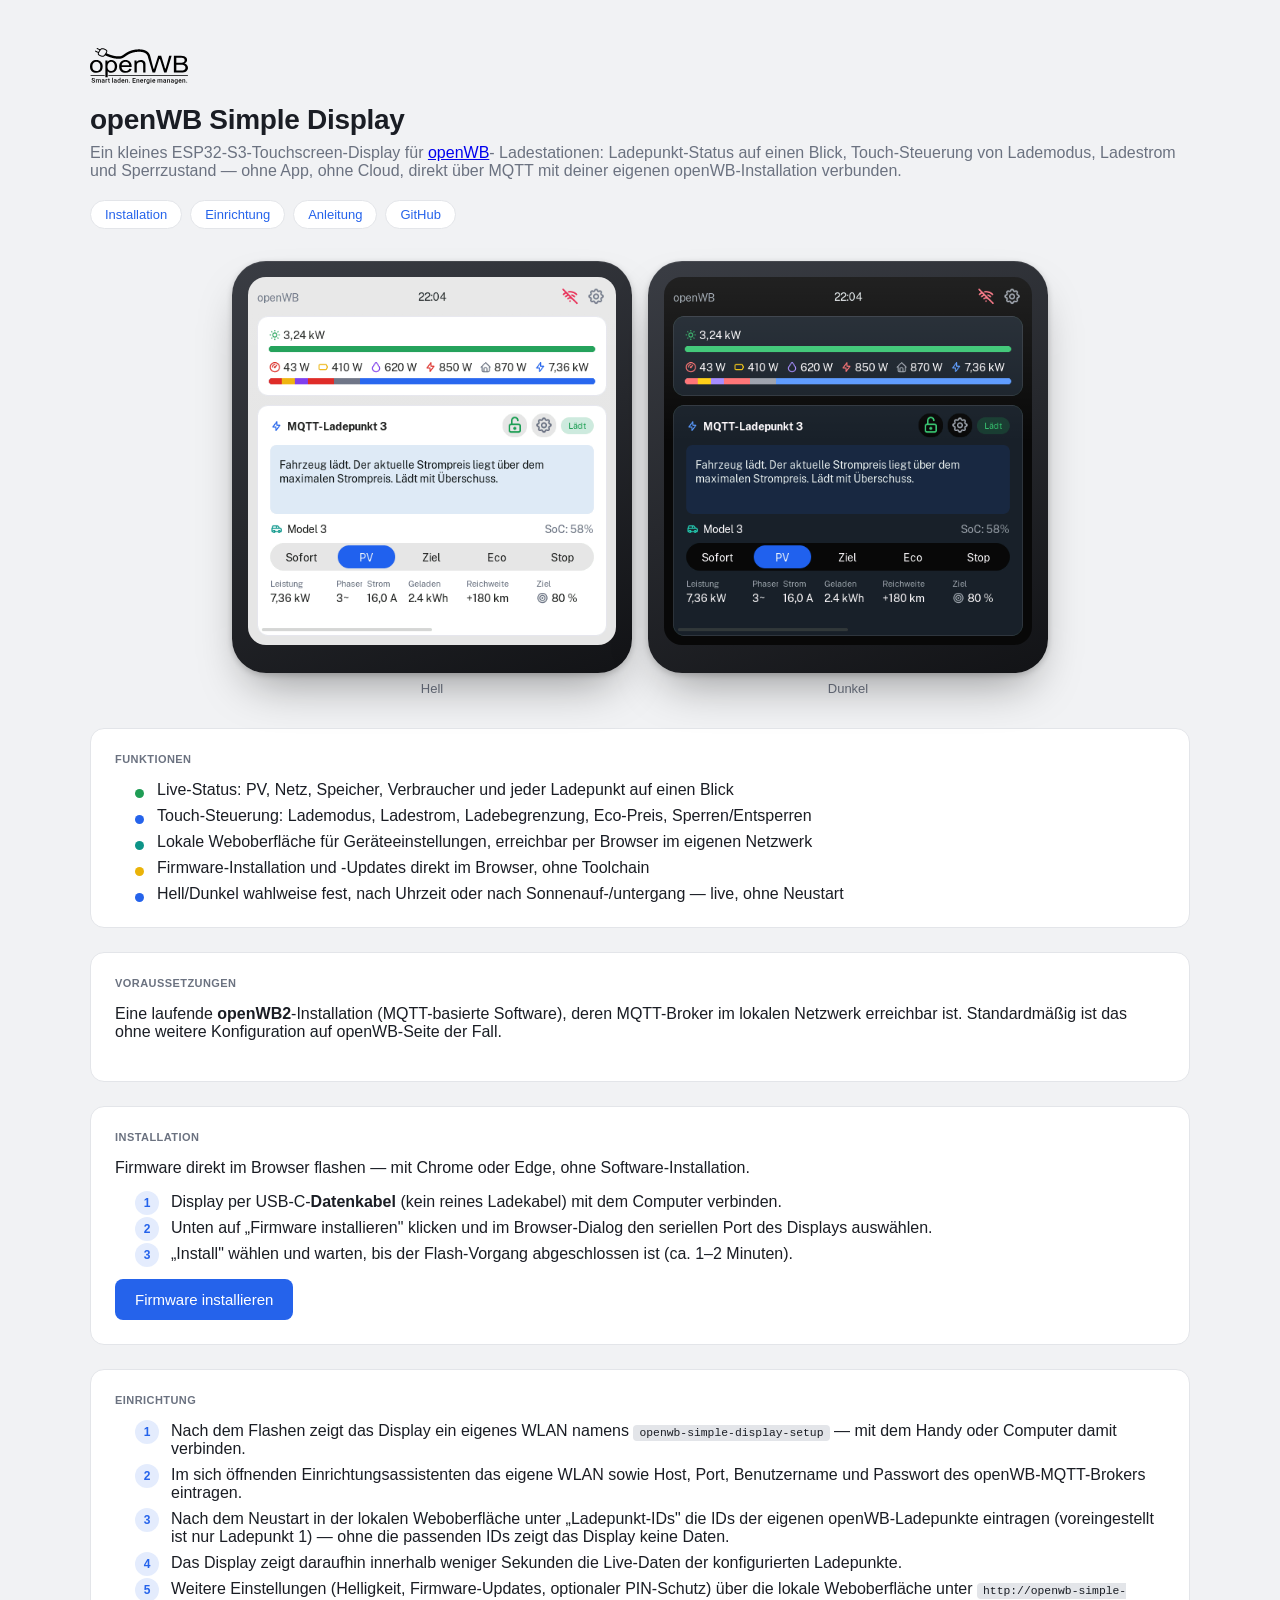
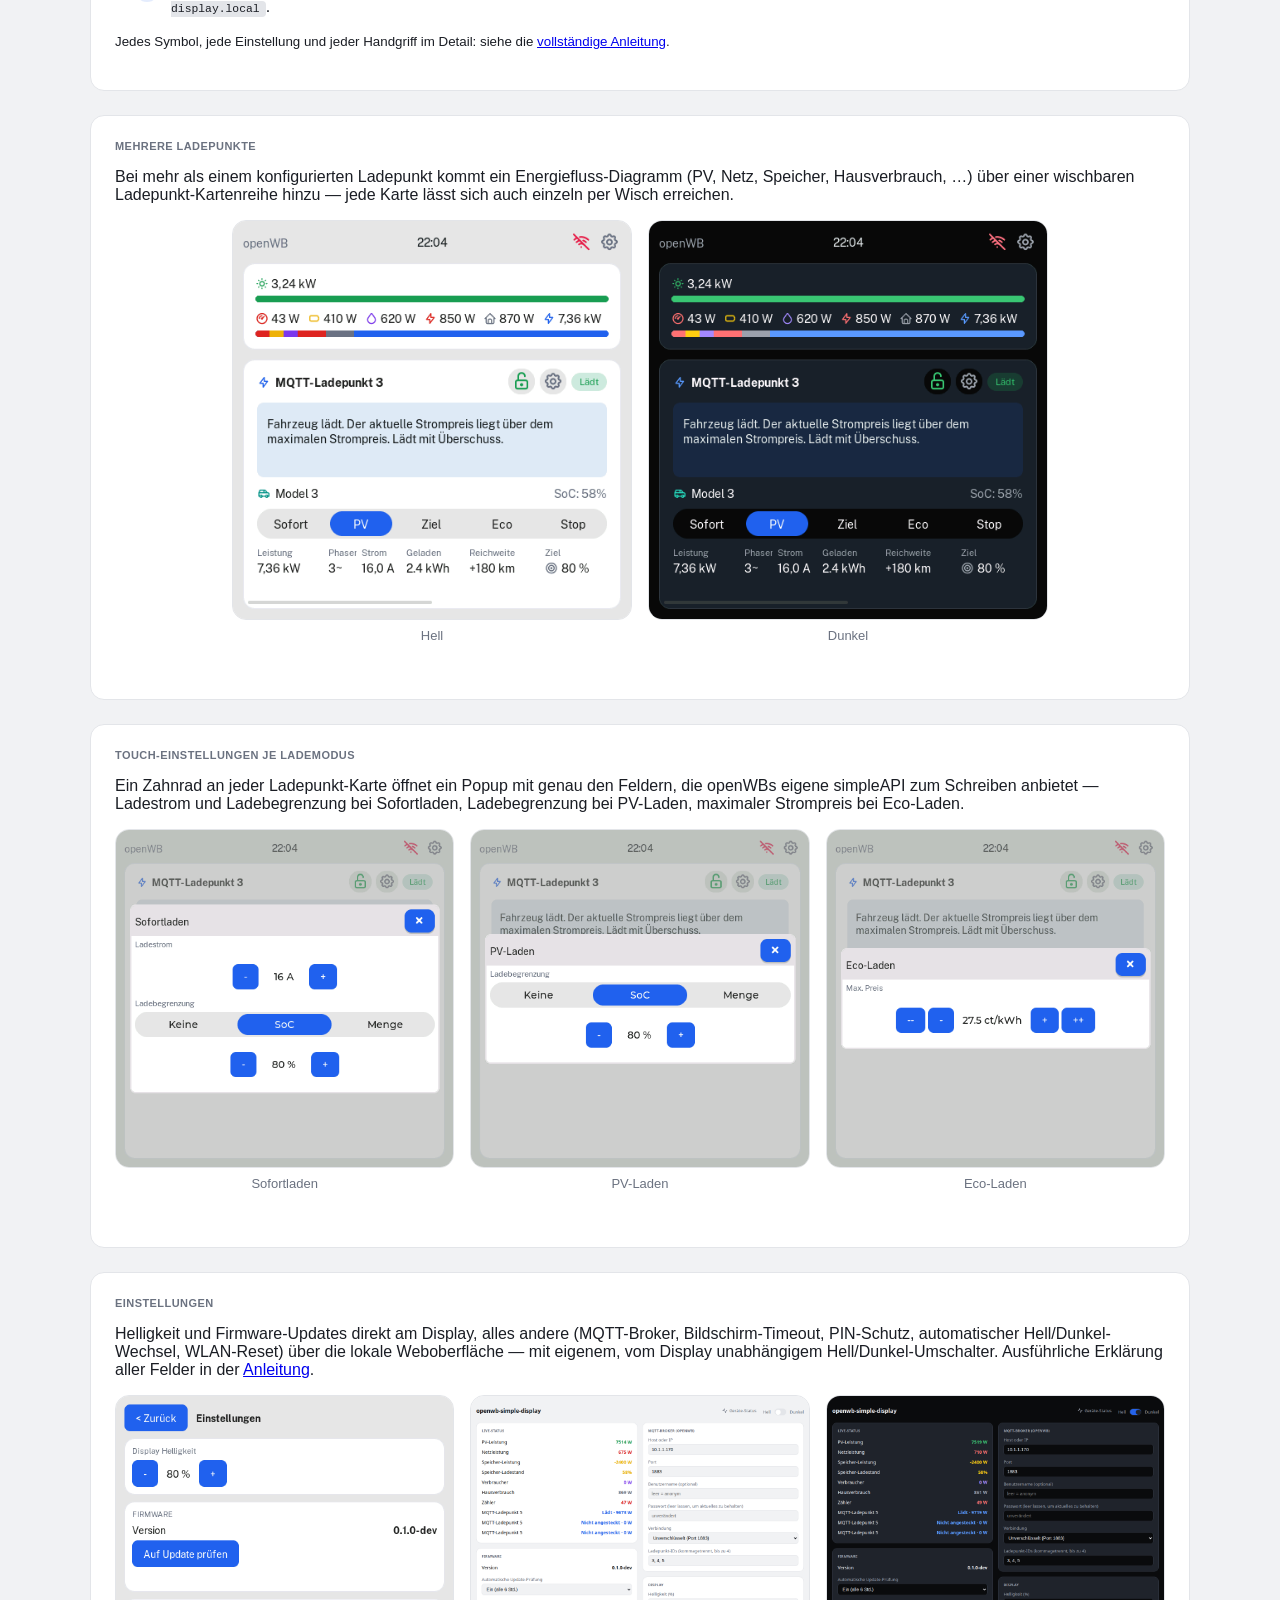
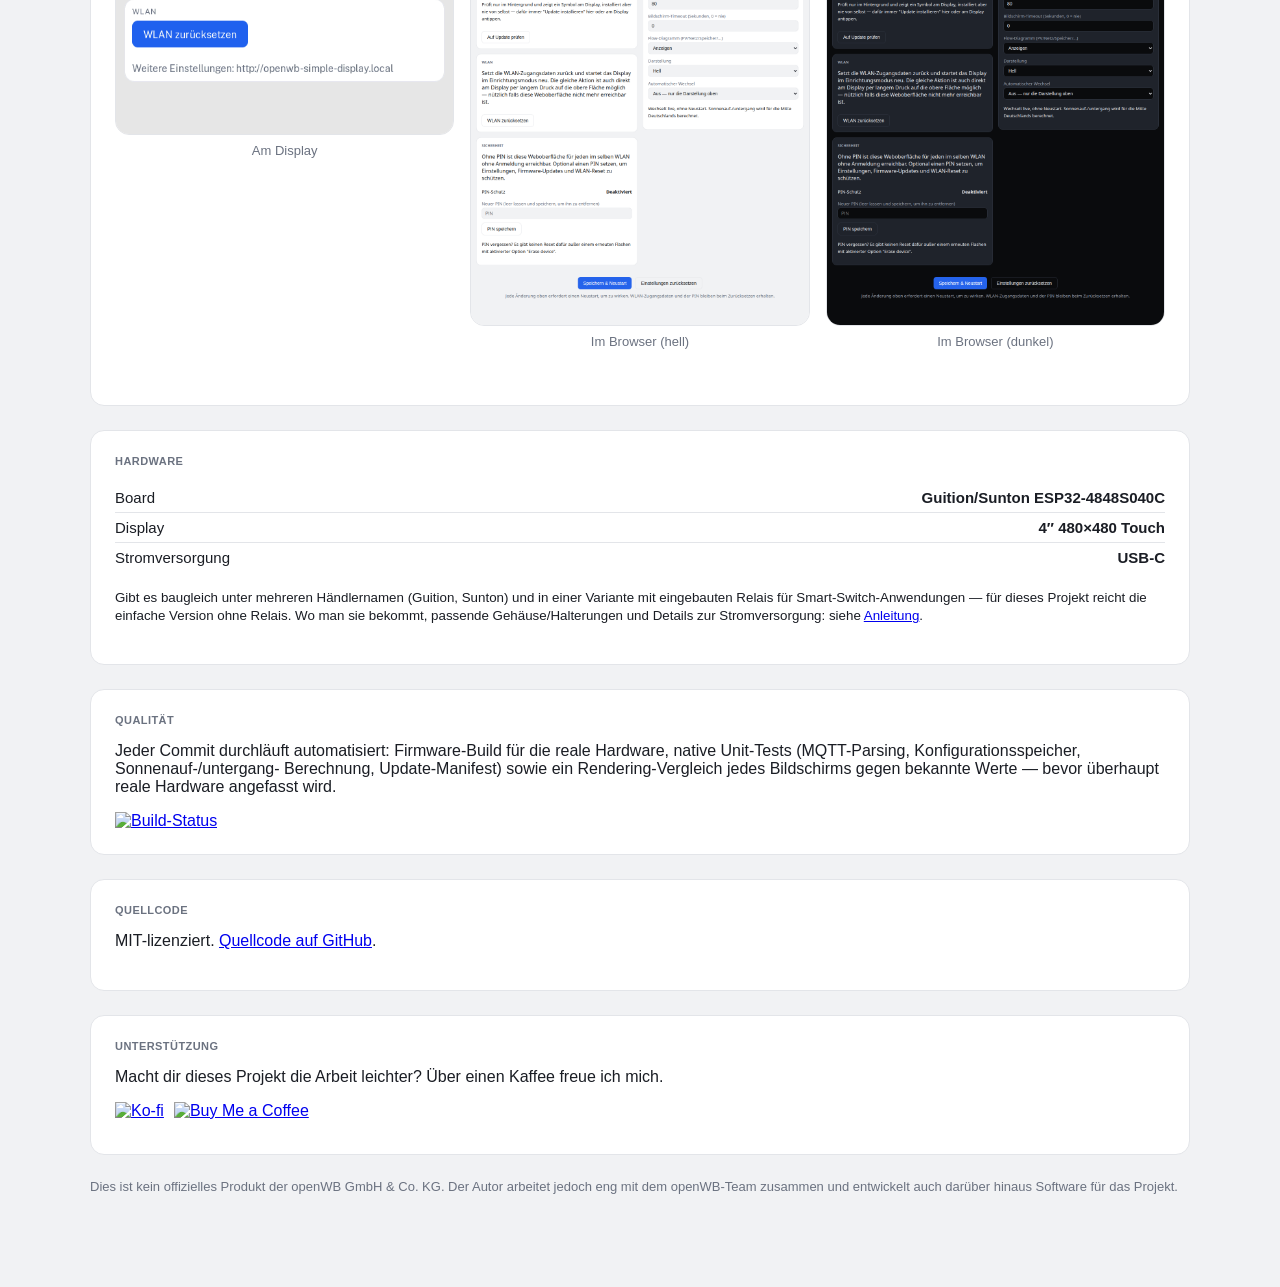
==== commit 587ae81e: "Add chargepoint-ID setup step to the Pages site's quickstart The previous steps implied live data ju" ====
--- a/docs/index.html
+++ b/docs/index.html
@@ -83,8 +83,11 @@
         verbinden.</li>
       <li>Im sich öffnenden Einrichtungsassistenten das eigene WLAN sowie Host, Port,
         Benutzername und Passwort des openWB-MQTT-Brokers eintragen.</li>
-      <li>Das Display startet neu, verbindet sich und zeigt innerhalb weniger Sekunden
-        die Live-Daten des konfigurierten Ladepunkts.</li>
+      <li>Nach dem Neustart in der lokalen Weboberfläche unter „Ladepunkt-IDs" die
+        IDs der eigenen openWB-Ladepunkte eintragen (voreingestellt ist nur
+        Ladepunkt&nbsp;1) — ohne die passenden IDs zeigt das Display keine Daten.</li>
+      <li>Das Display zeigt daraufhin innerhalb weniger Sekunden die Live-Daten der
+        konfigurierten Ladepunkte.</li>
       <li>Weitere Einstellungen (Helligkeit, Firmware-Updates, optionaler PIN-Schutz)
         über die lokale Weboberfläche unter <code>http://openwb-simple-display.local</code>.</li>
     </ol>
--- a/docs/assets/style.css
+++ b/docs/assets/style.css
@@ -174,7 +174,7 @@
     justify-content: center;
 }
 
-.steps + p, .steps + a.button {
+.steps + p, .steps + .button {
     margin-top: 16px;
 }
 
@@ -265,15 +265,27 @@
     border-radius: var(--radius);
 }
 
-a.button {
+.button {
     display: inline-block;
+    appearance: none;
     background: var(--accent);
     color: #fff;
     text-decoration: none;
+    border: none;
     padding: 12px 20px;
     border-radius: 8px;
     font-weight: 500;
     font-size: 0.9375rem;
+    cursor: pointer;
+}
+
+esp-web-install-button {
+    display: block;
+    margin-top: 16px;
+}
+
+.button:hover {
+    background: color-mix(in srgb, var(--accent) 85%, black);
 }
 
 .status-row {
@@ -368,20 +380,30 @@
 .toc {
     display: flex;
     flex-wrap: wrap;
-    gap: 6px 16px;
+    gap: 8px;
     margin: 0 0 32px;
-    padding: 0;
+    padding: 16px;
     list-style: none;
+    background: var(--panel);
+    border: 1px solid var(--border);
+    border-radius: var(--radius);
 }
 
 .toc a {
-    color: var(--muted);
+    display: inline-flex;
+    align-items: center;
+    padding: 6px 14px;
+    border-radius: 999px;
+    border: 1px solid var(--border);
+    background: var(--bg);
+    color: var(--accent);
     text-decoration: none;
     font-size: 0.8125rem;
+    font-weight: 500;
 }
 
 .toc a:hover {
-    color: var(--accent);
+    border-color: var(--accent);
 }
 
 h3 {
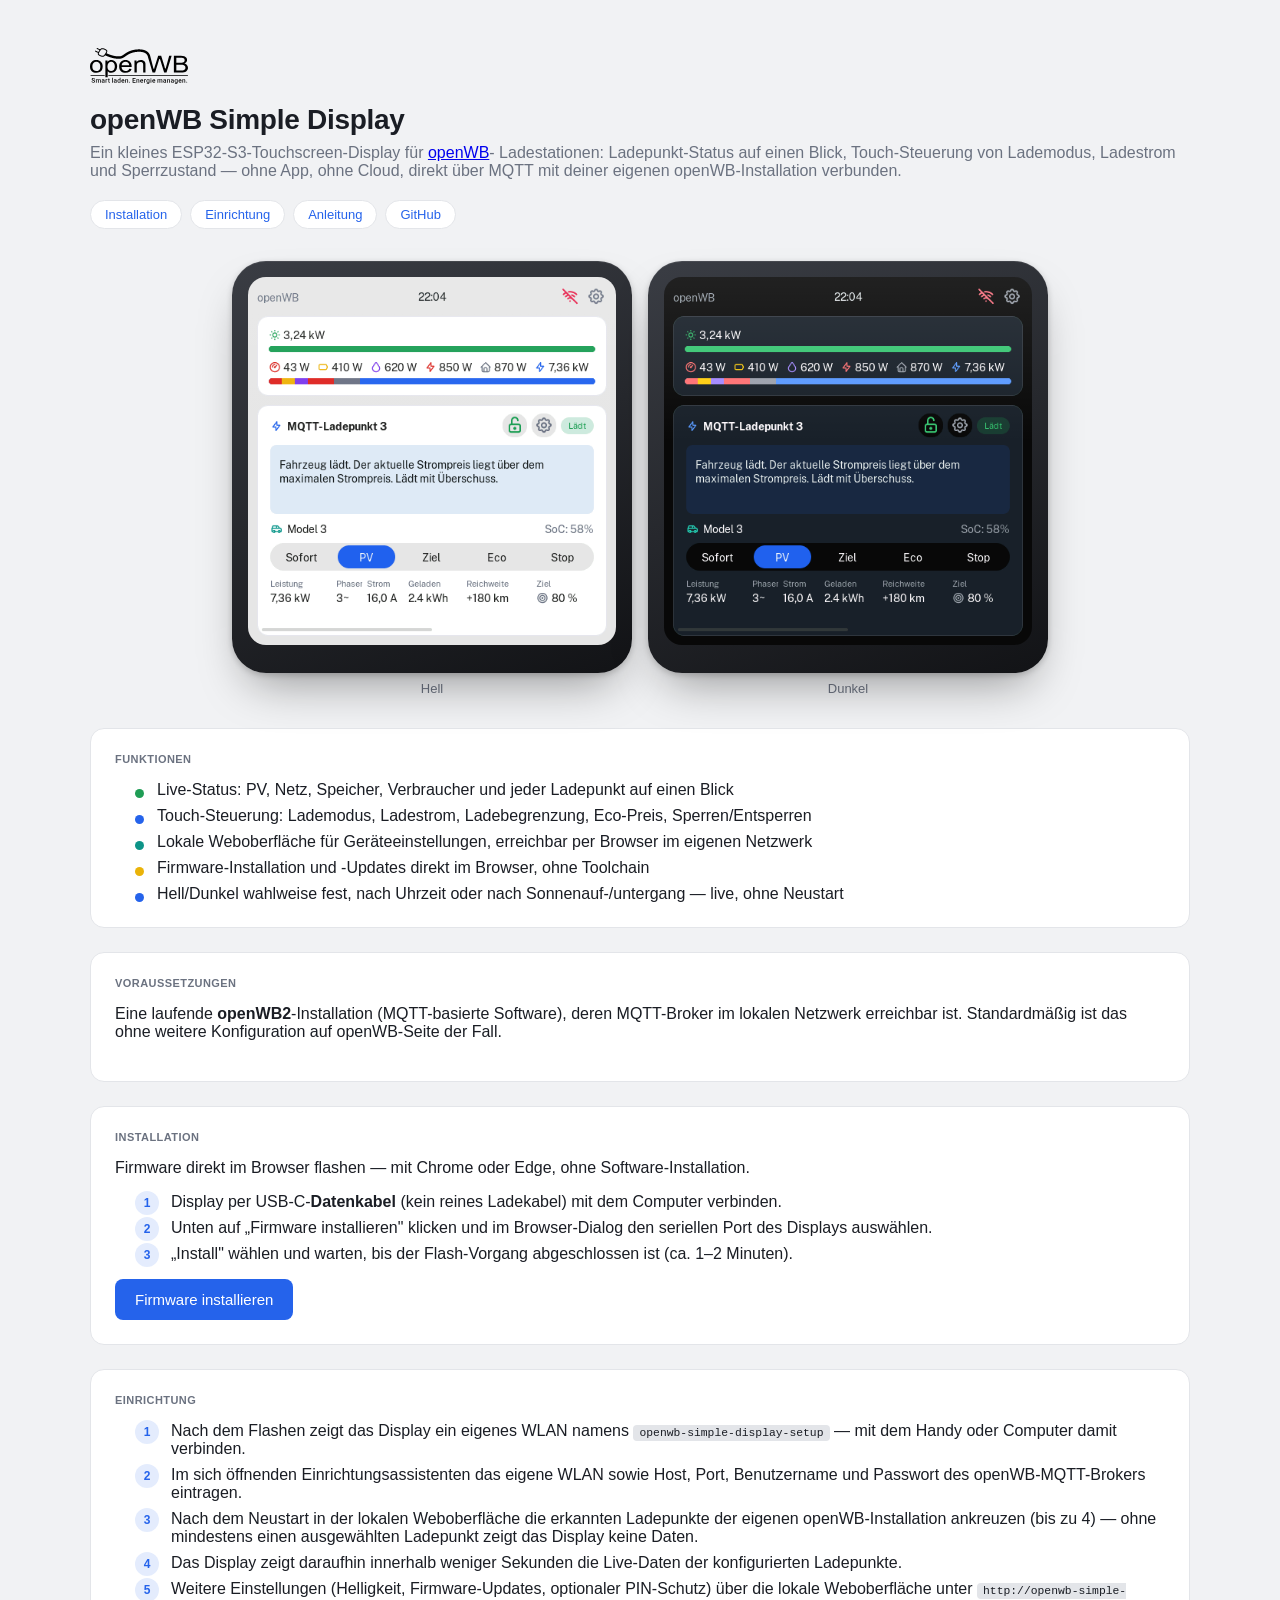
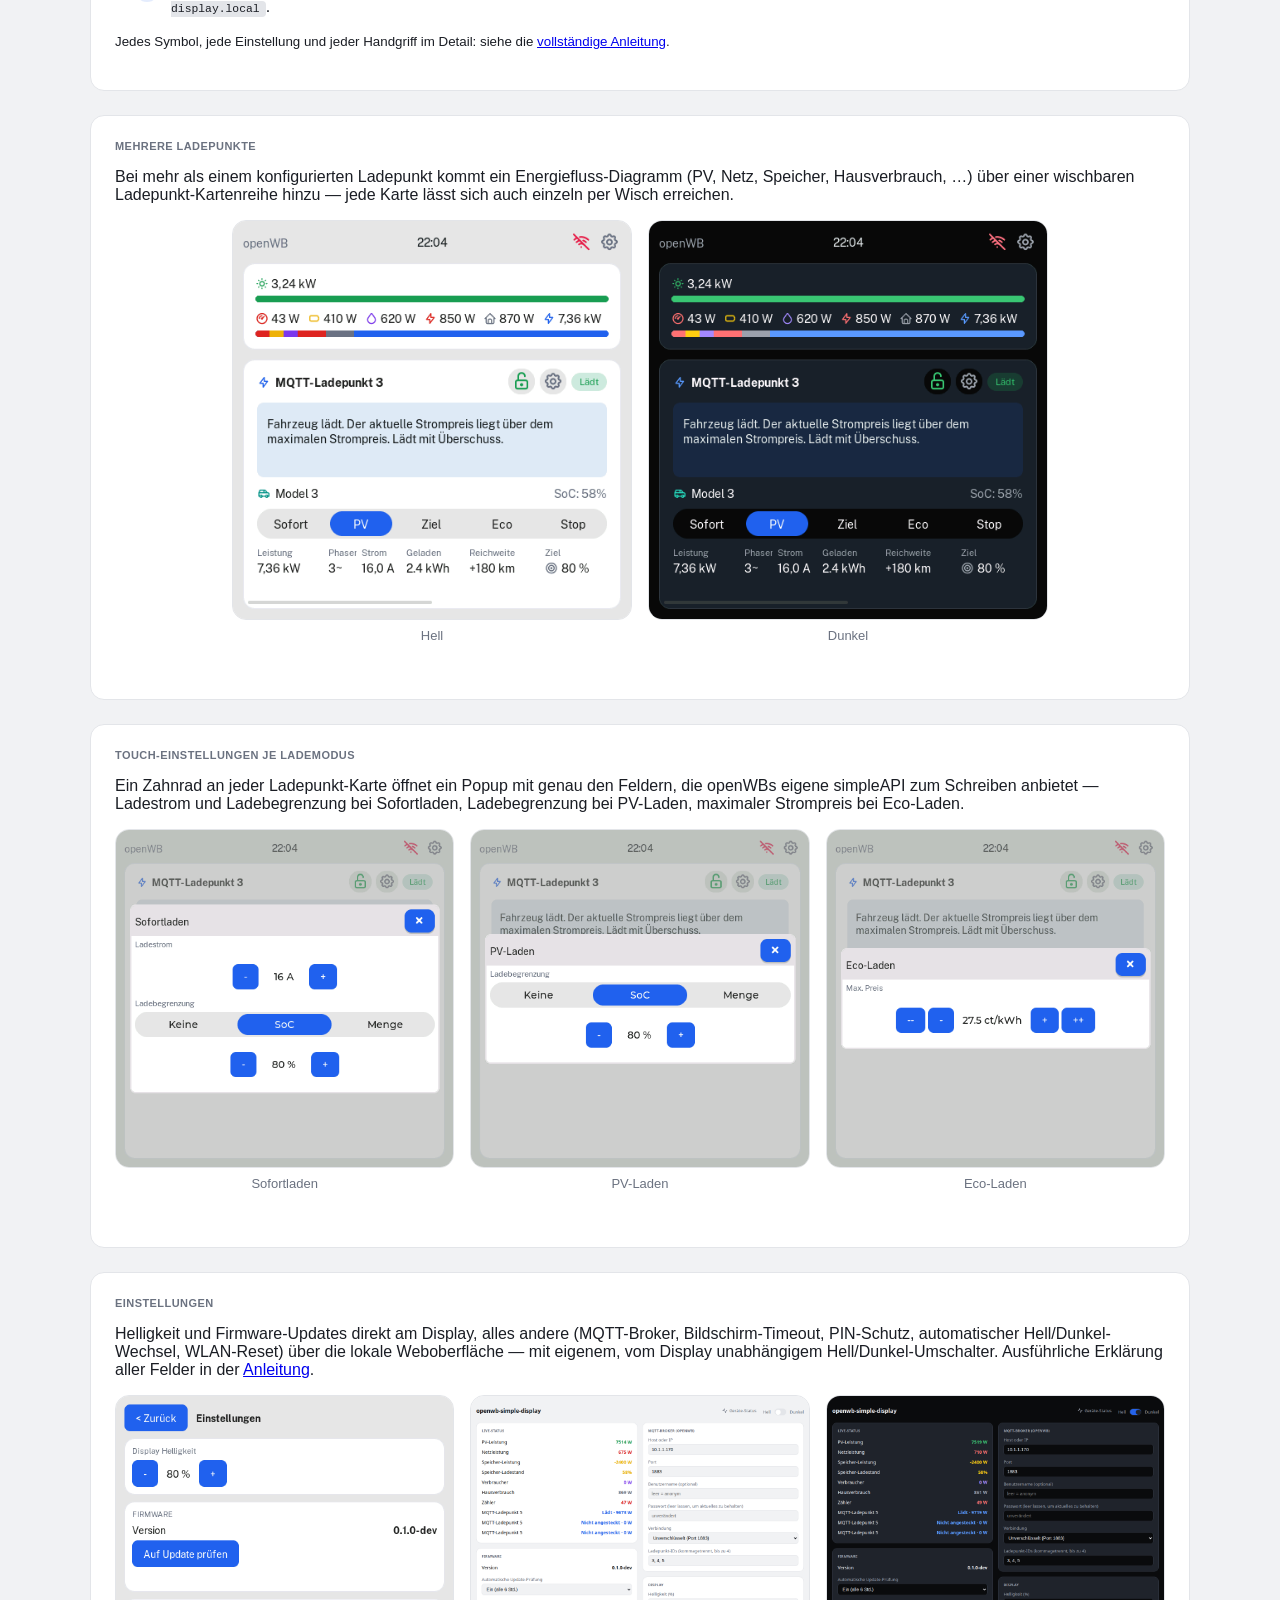
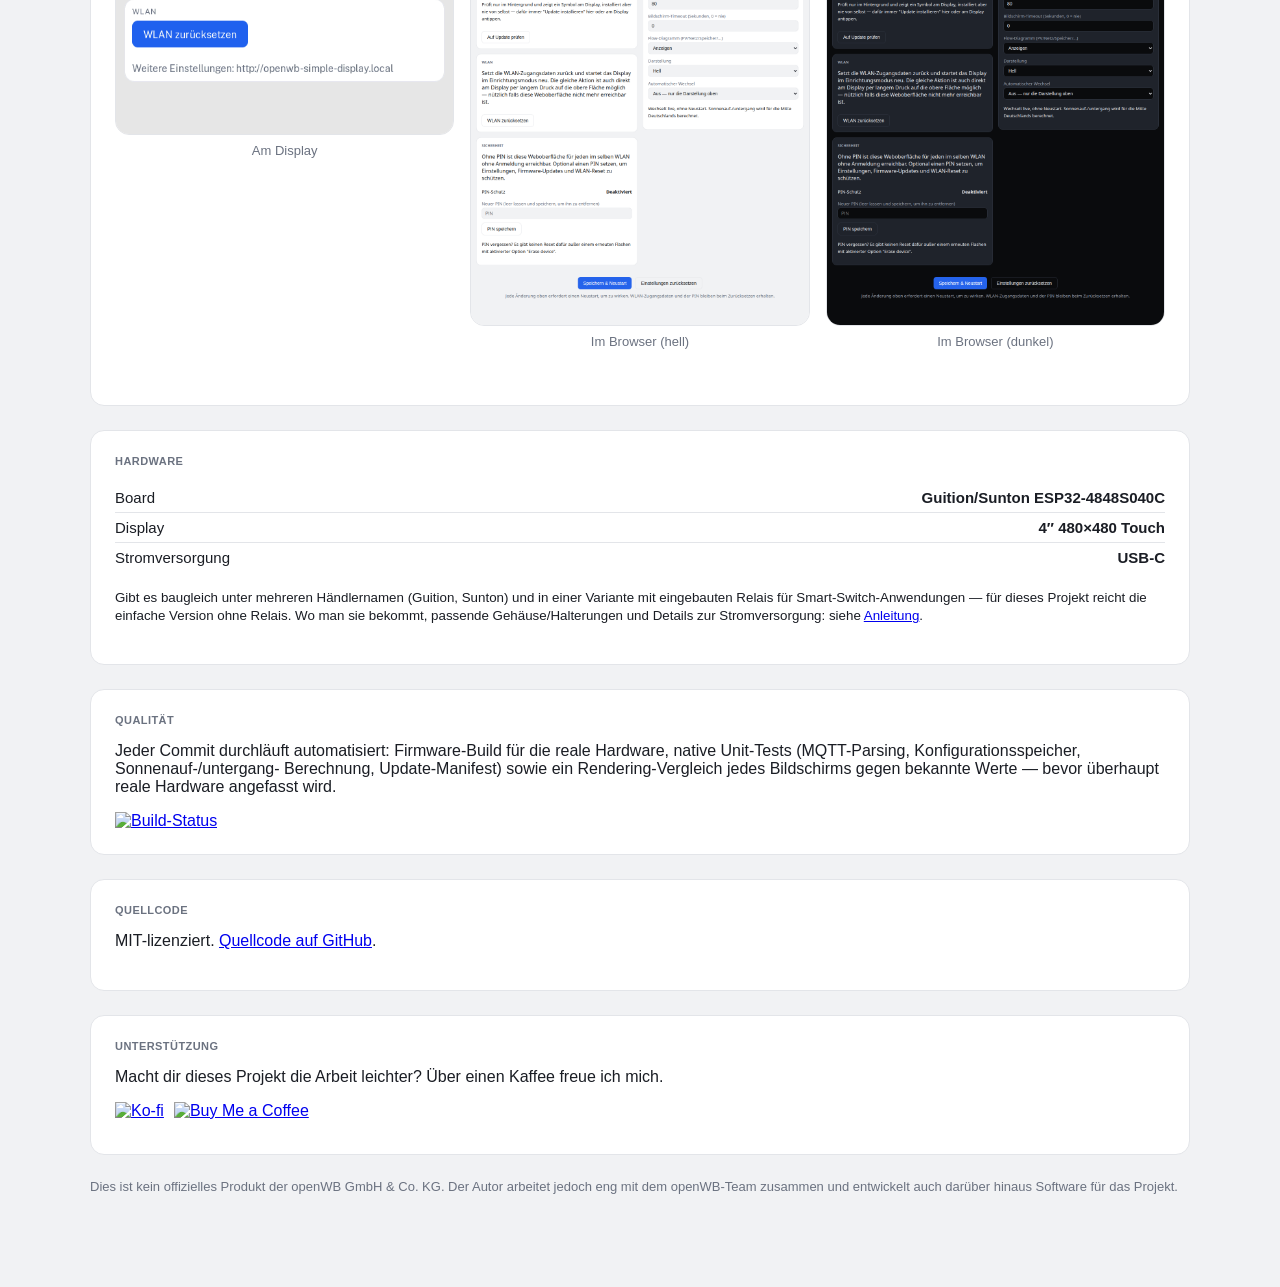
==== commit 3981f6f2: "Auto-discover chargepoints instead of requiring free-text IDs The web UI now shows a pick-list of re" ====
--- a/docs/index.html
+++ b/docs/index.html
@@ -83,9 +83,9 @@
         verbinden.</li>
       <li>Im sich öffnenden Einrichtungsassistenten das eigene WLAN sowie Host, Port,
         Benutzername und Passwort des openWB-MQTT-Brokers eintragen.</li>
-      <li>Nach dem Neustart in der lokalen Weboberfläche unter „Ladepunkt-IDs" die
-        IDs der eigenen openWB-Ladepunkte eintragen (voreingestellt ist nur
-        Ladepunkt&nbsp;1) — ohne die passenden IDs zeigt das Display keine Daten.</li>
+      <li>Nach dem Neustart in der lokalen Weboberfläche die erkannten Ladepunkte der
+        eigenen openWB-Installation ankreuzen (bis zu 4) — ohne mindestens einen
+        ausgewählten Ladepunkt zeigt das Display keine Daten.</li>
       <li>Das Display zeigt daraufhin innerhalb weniger Sekunden die Live-Daten der
         konfigurierten Ladepunkte.</li>
       <li>Weitere Einstellungen (Helligkeit, Firmware-Updates, optionaler PIN-Schutz)
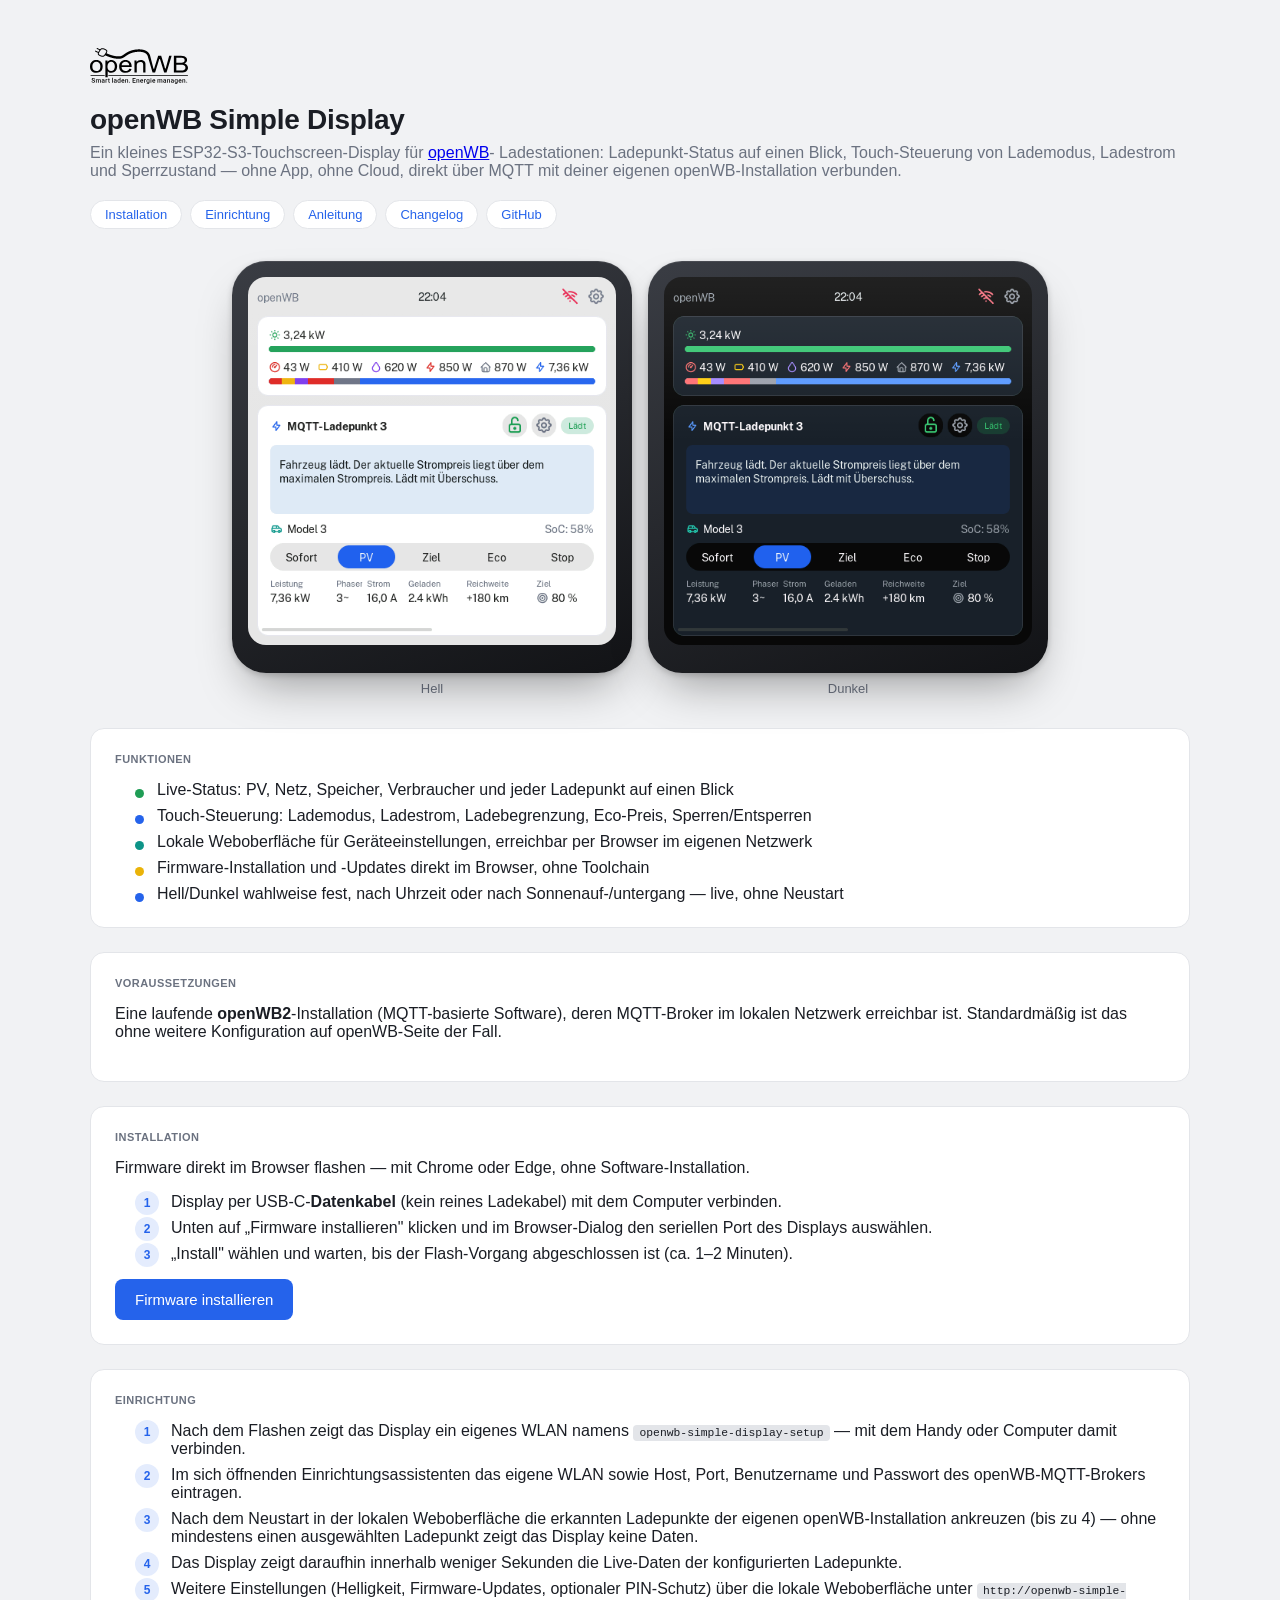
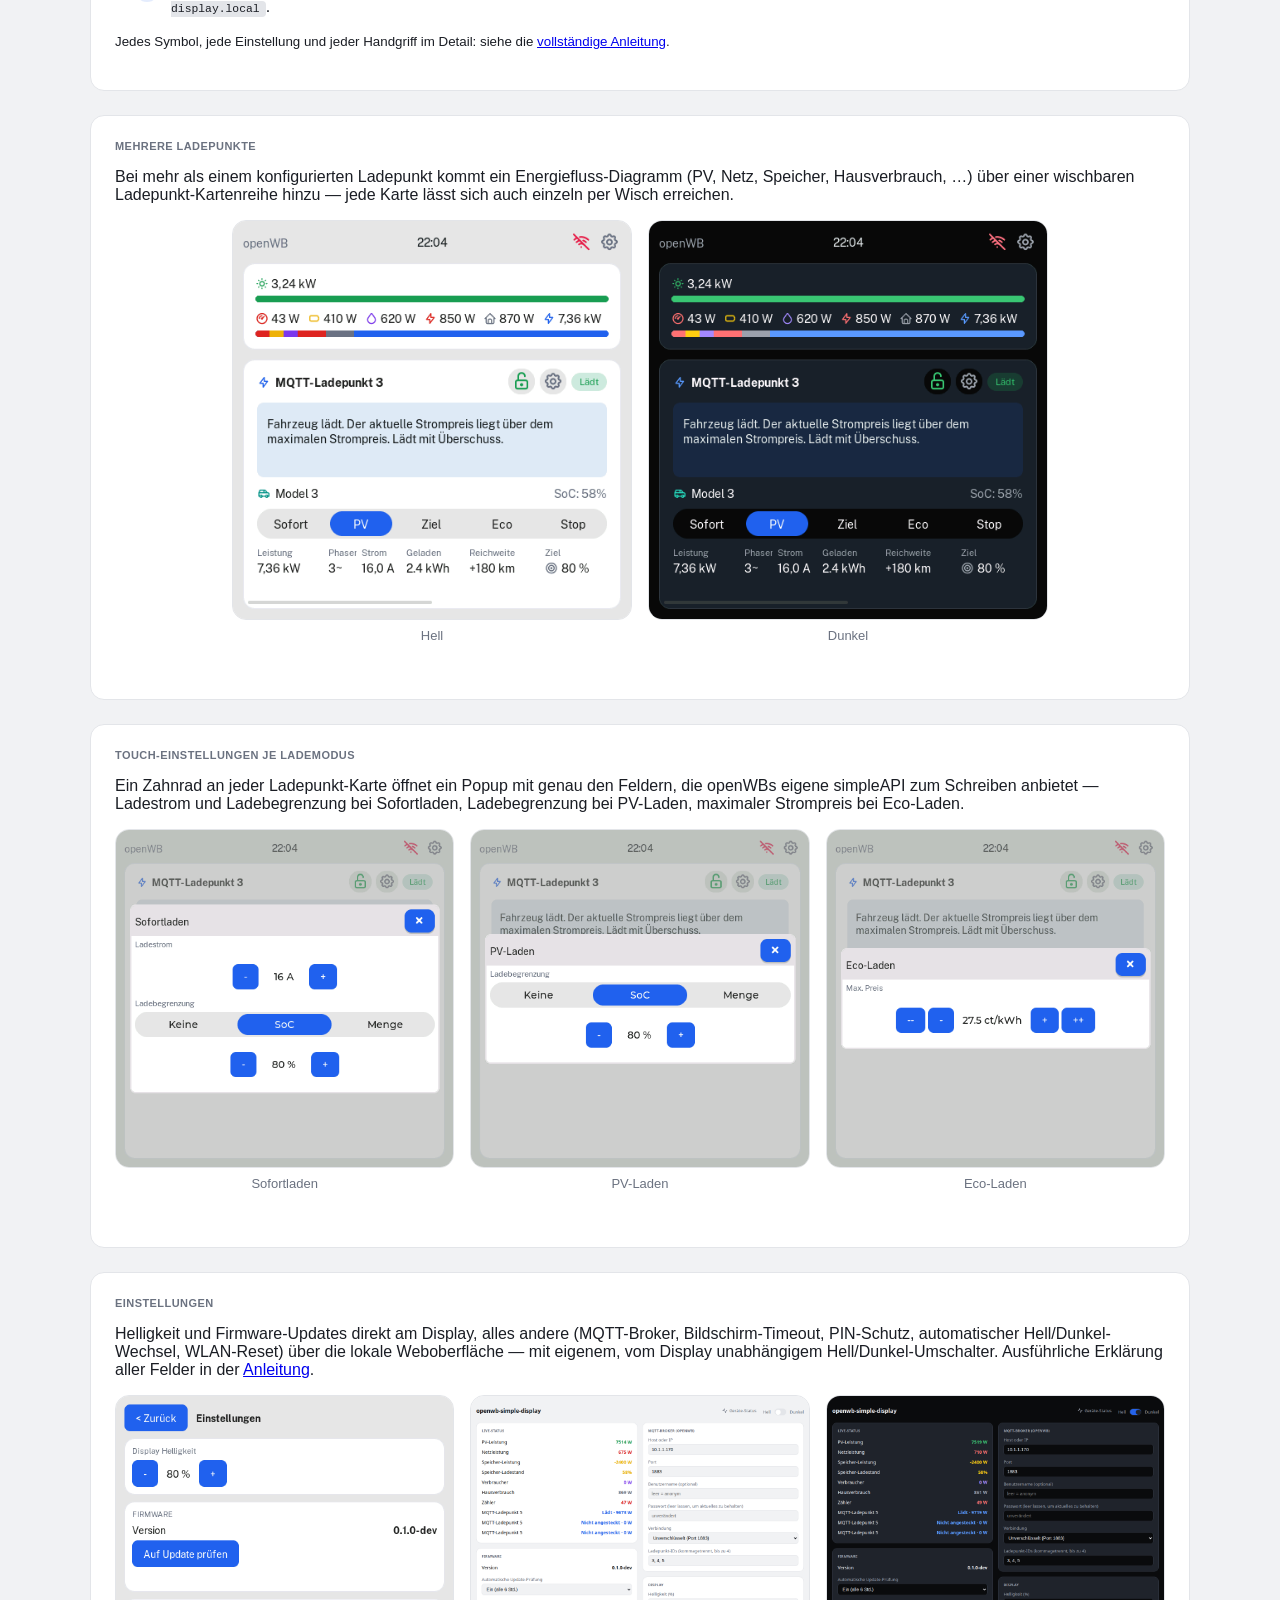
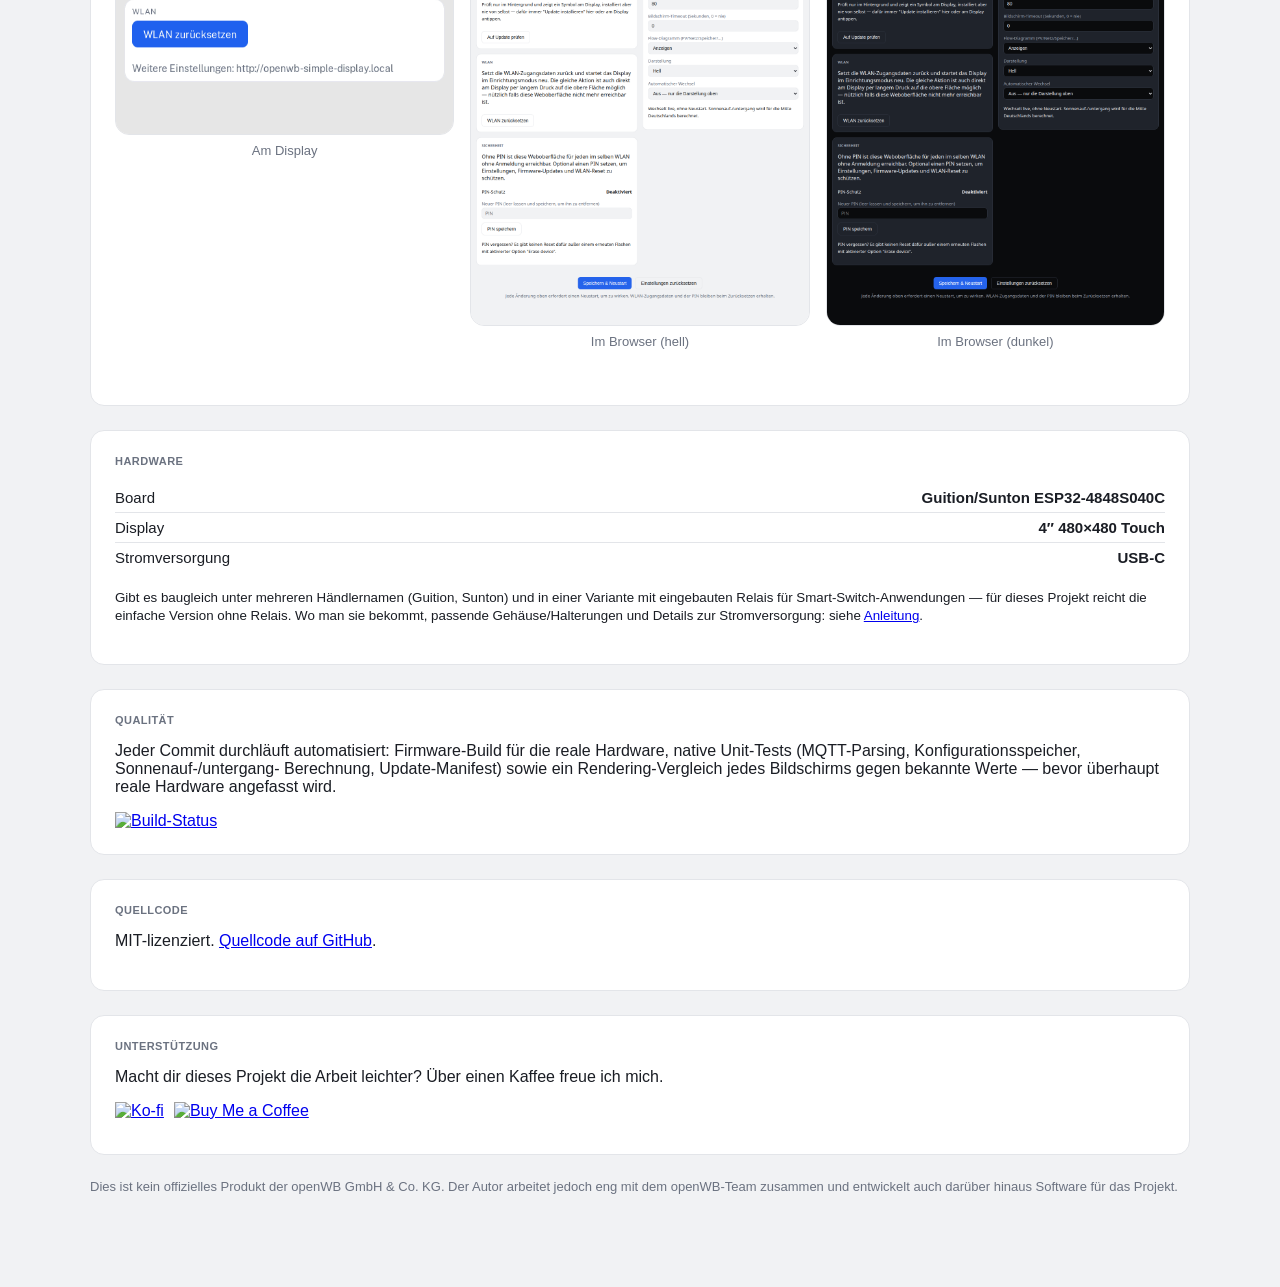
==== commit 97f0088f: "Add a changelog page to the Pages site, linked from the home page One page (docs/changelog/), not on" ====
--- a/docs/index.html
+++ b/docs/index.html
@@ -25,6 +25,7 @@
     <a href="#installation">Installation</a>
     <a href="#einrichtung">Einrichtung</a>
     <a href="anleitung/">Anleitung</a>
+    <a href="changelog/">Changelog</a>
     <a href="https://github.com/seaspotter/openwb-simple-display" target="_blank" rel="noopener">GitHub</a>
   </nav>
 
